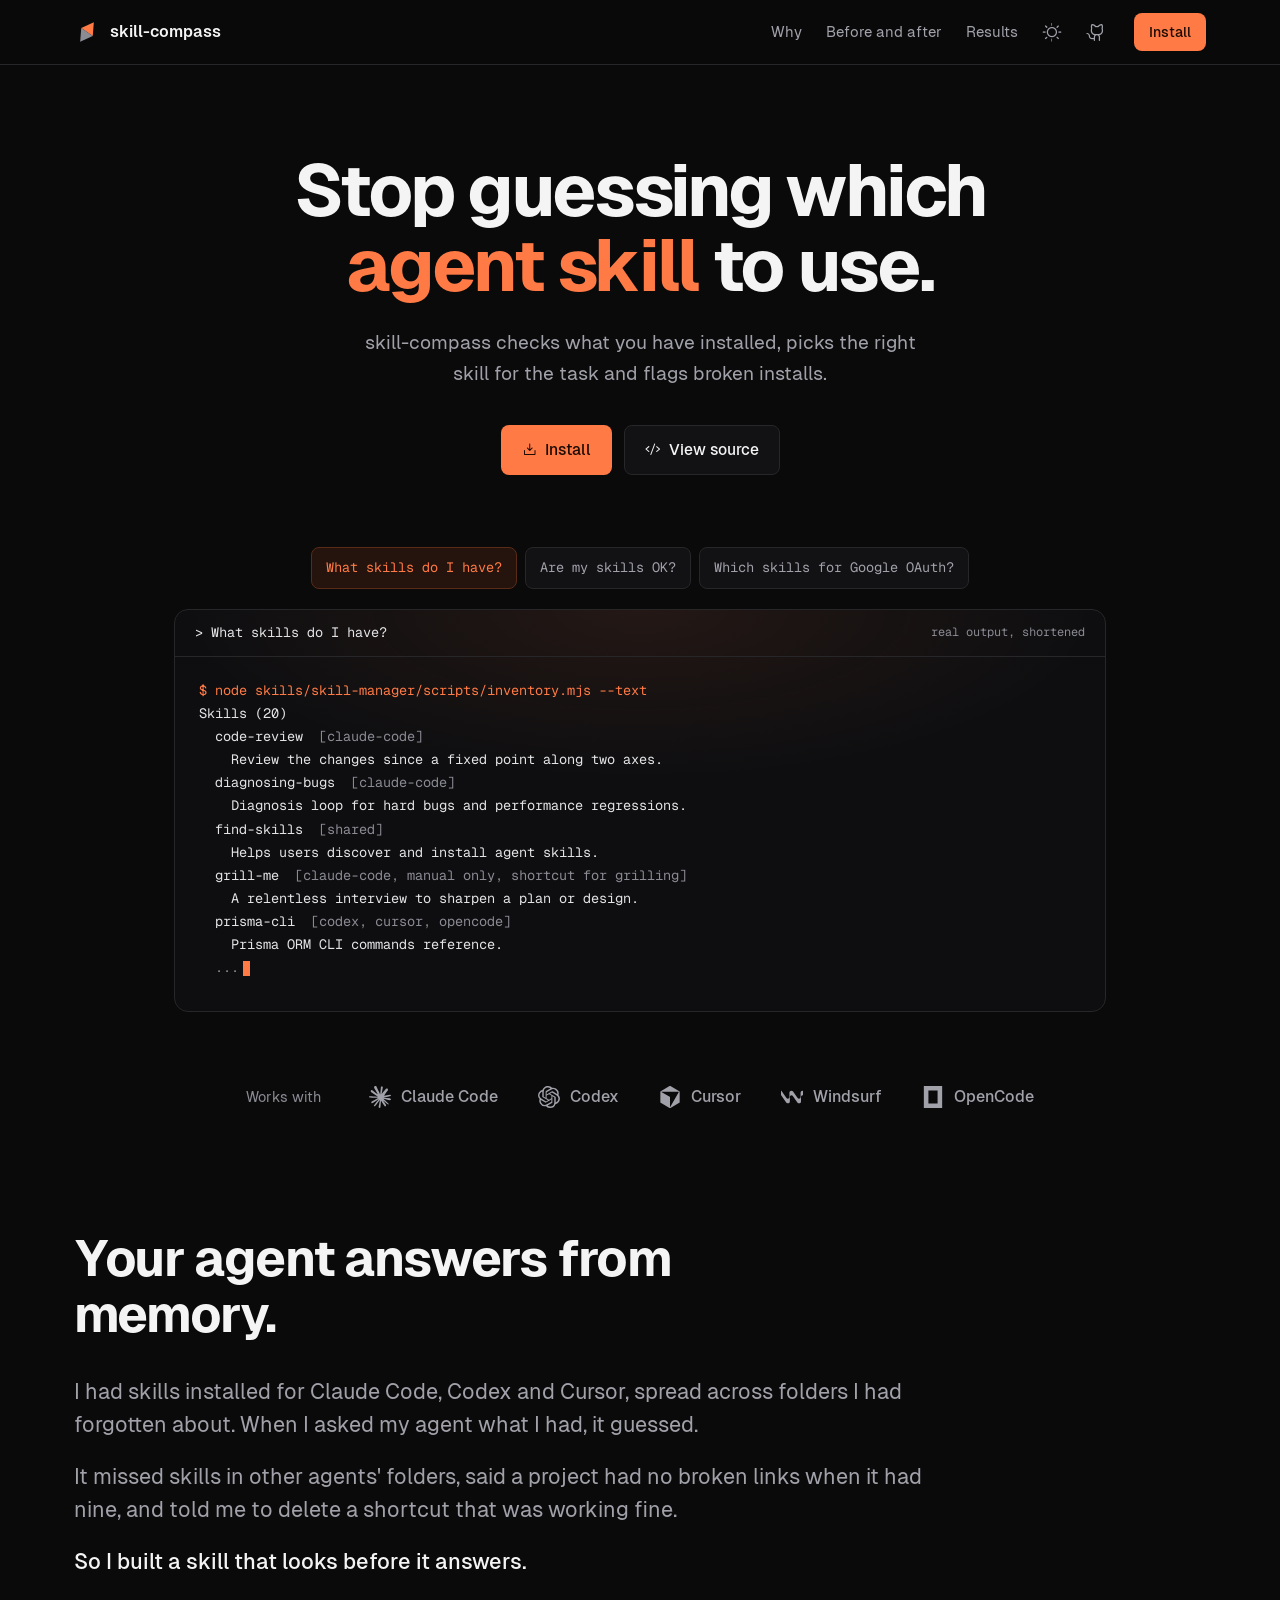
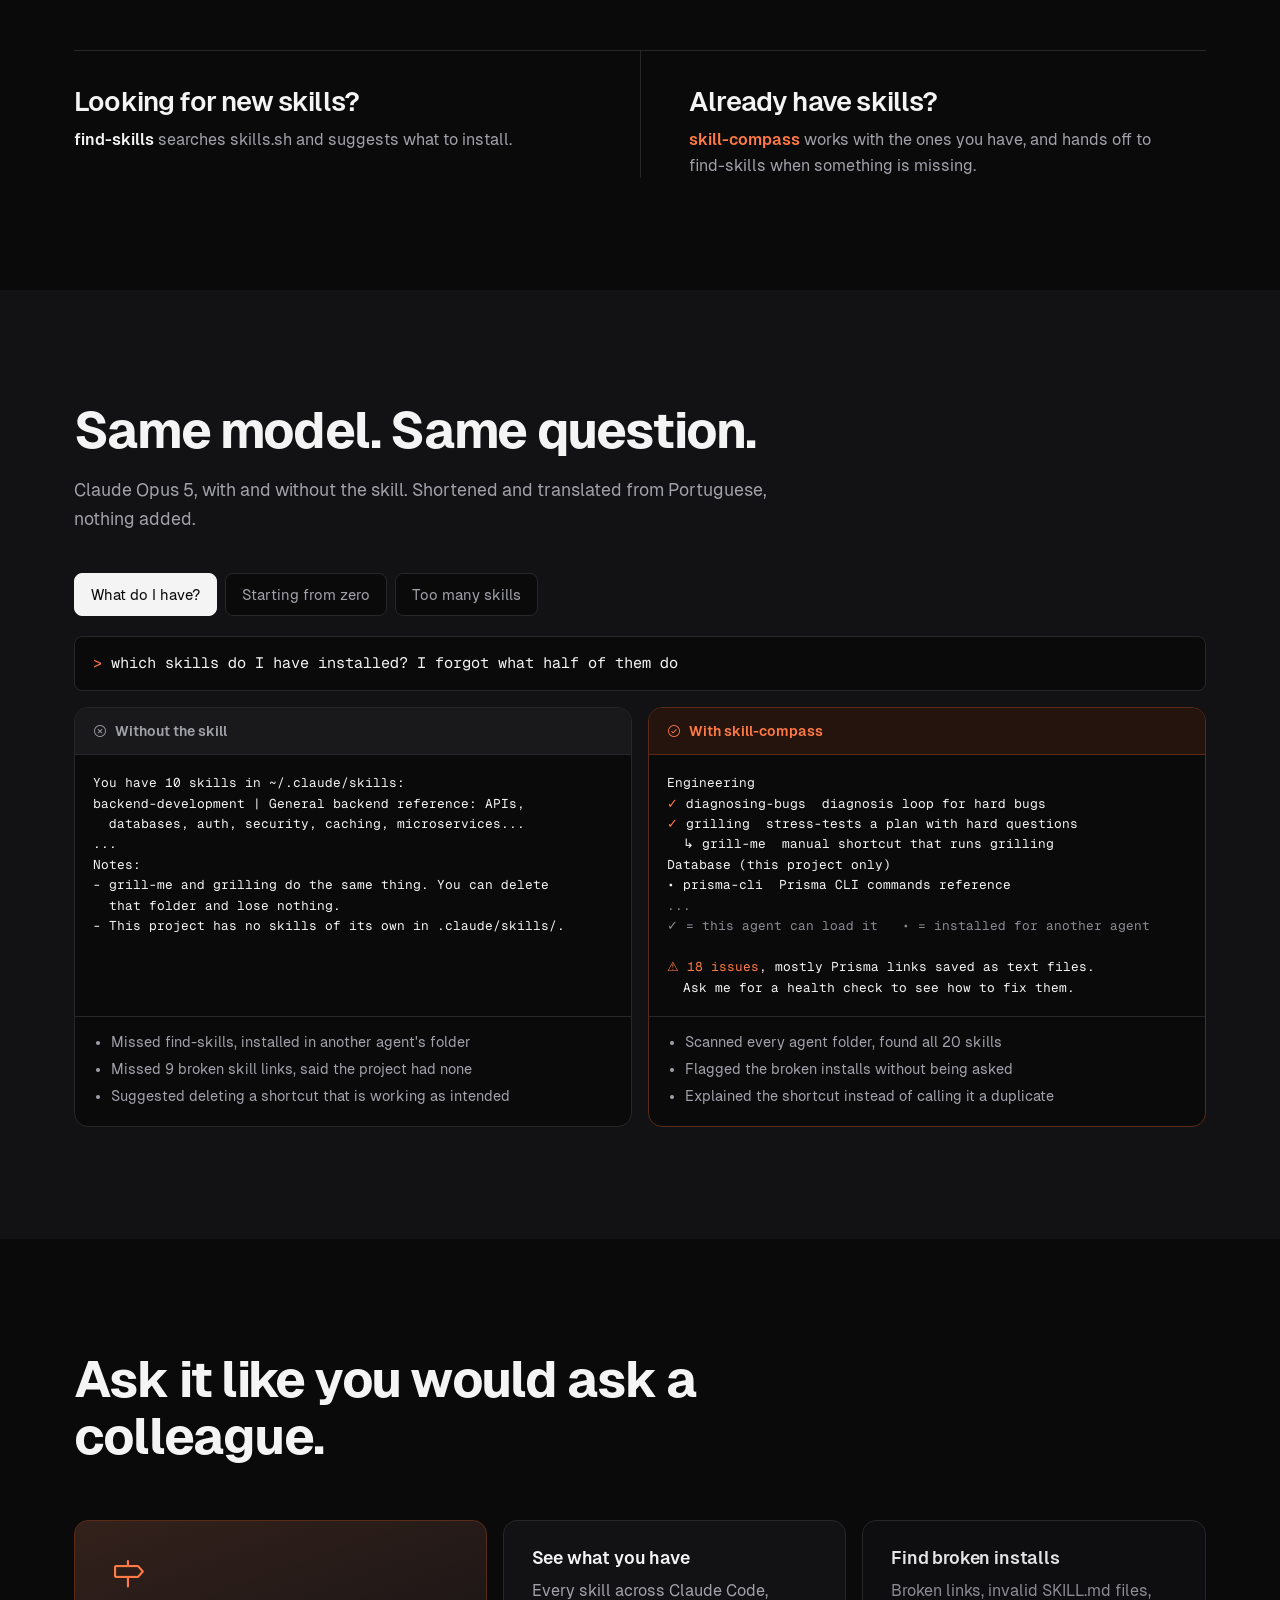
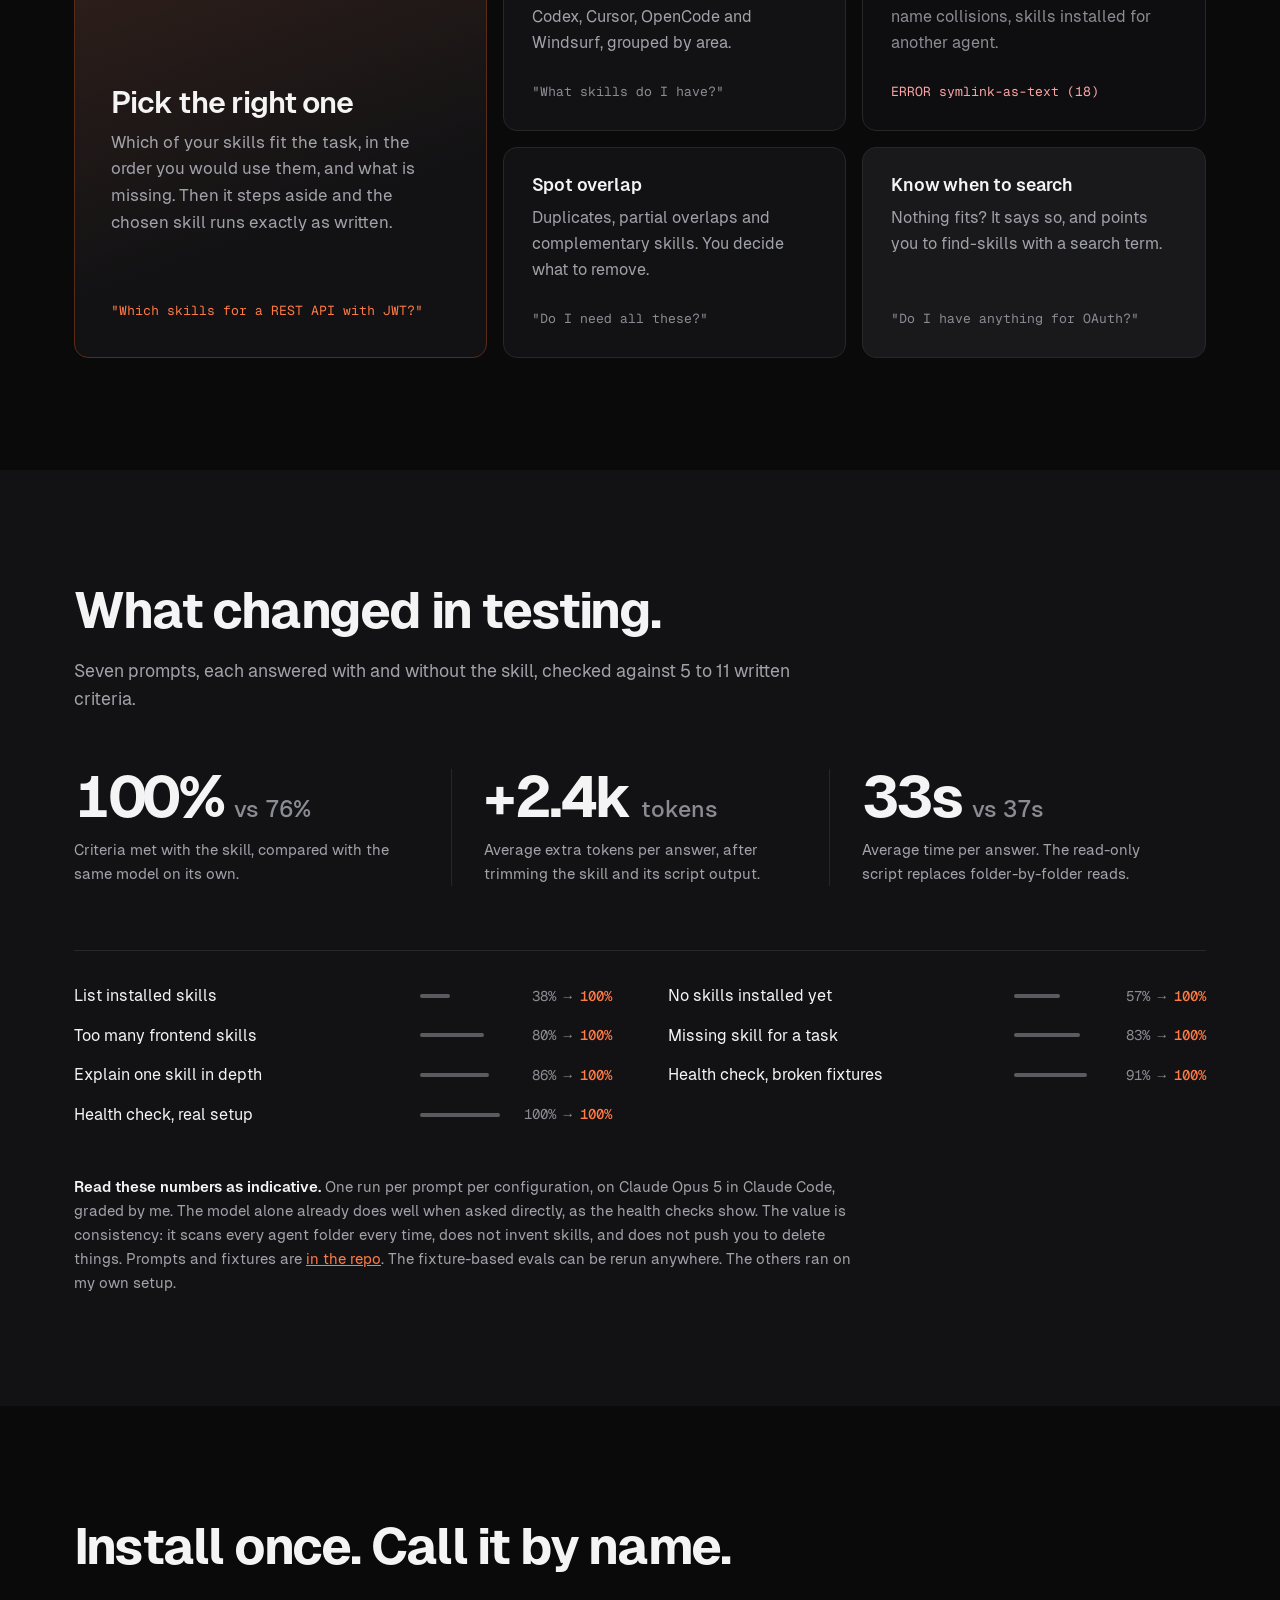
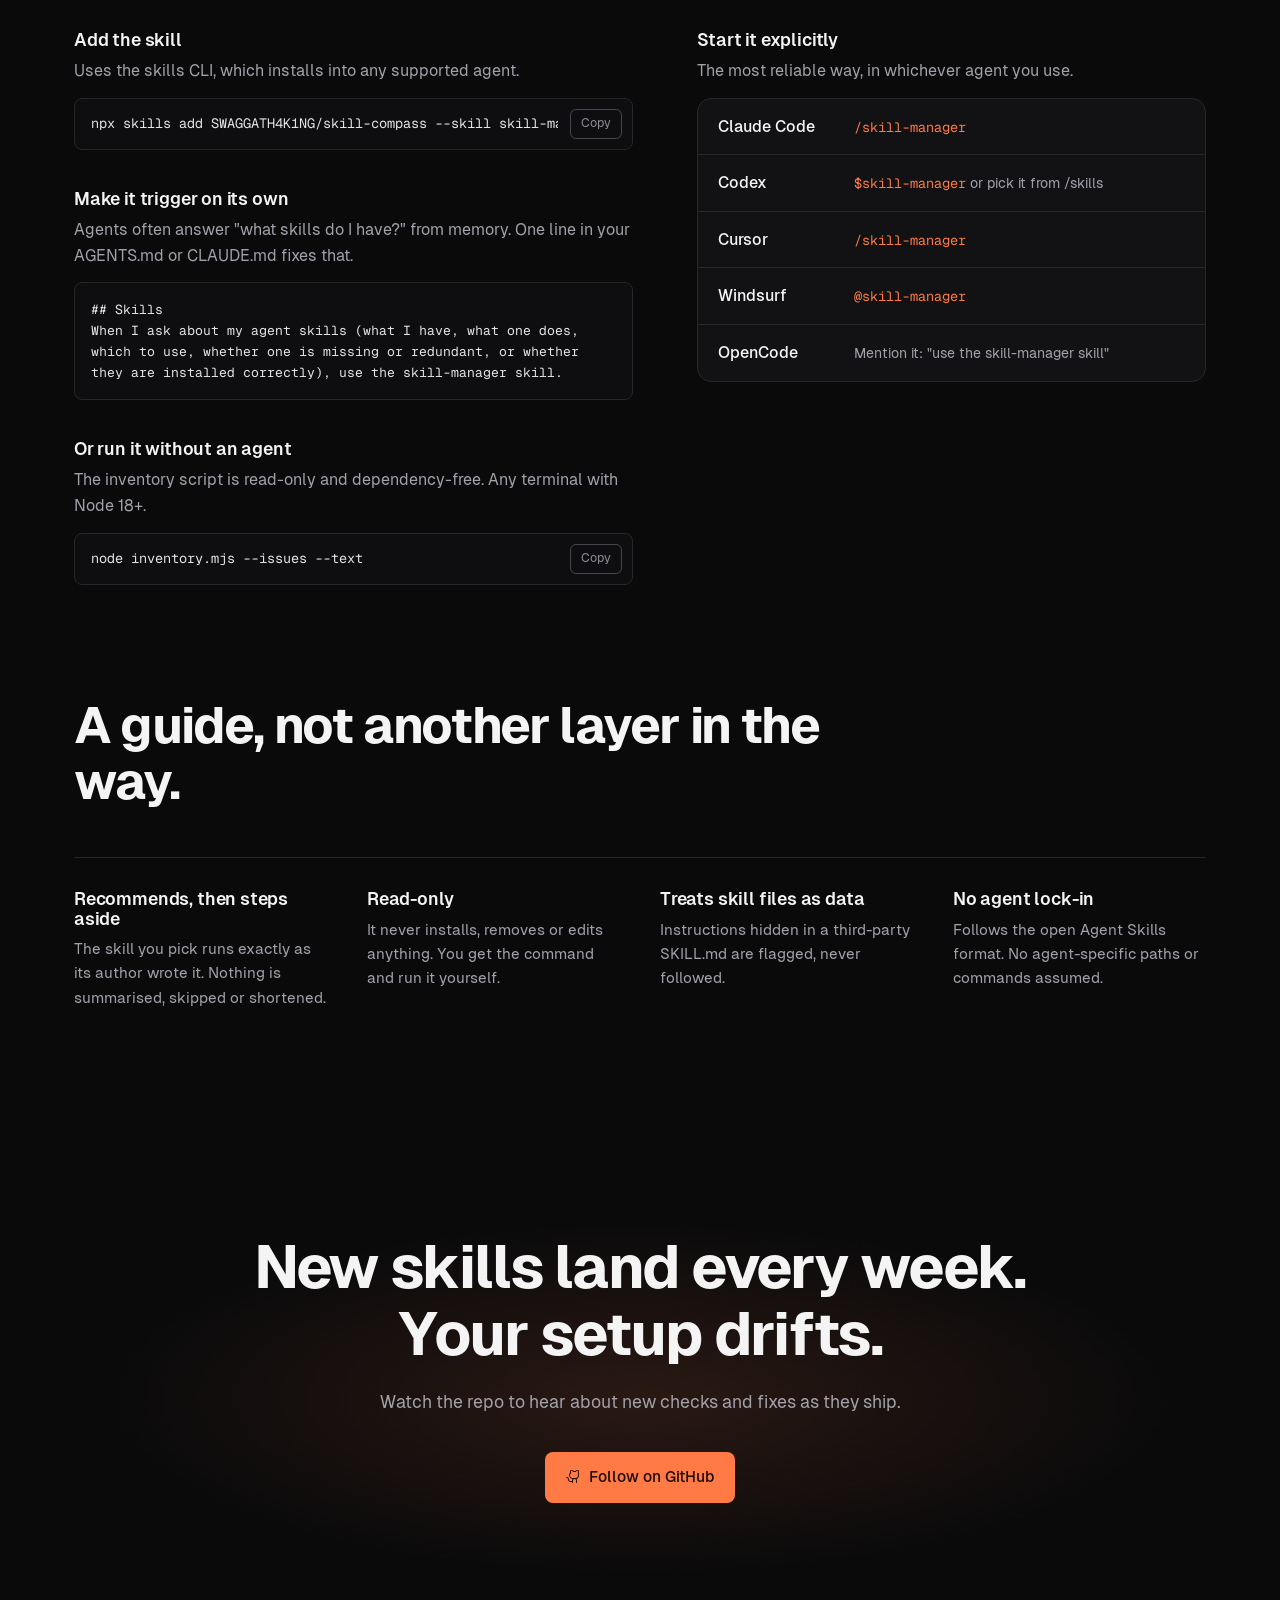
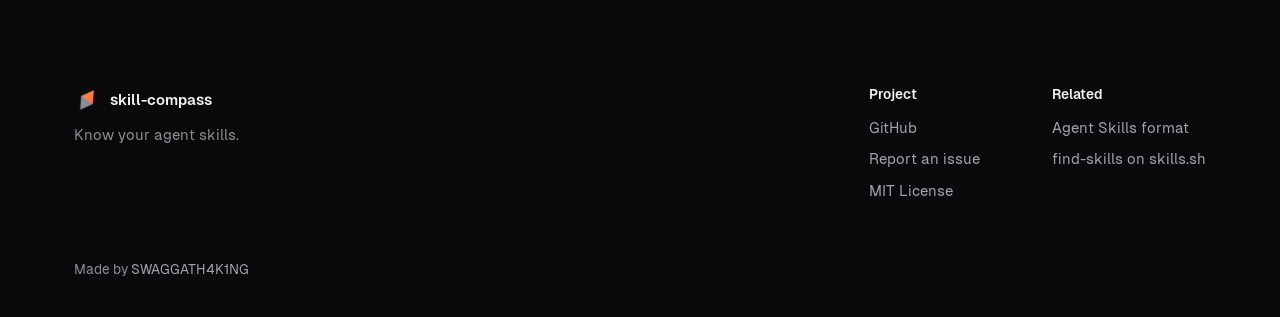
==== public/index.html @ e28599c6 "copy: frame find-skills as a companion, not a competitor Replace "The shop / The inventory" and the " ====
<!doctype html>
<html lang="en" data-theme="dark">
<head>
<meta charset="utf-8">
<meta name="viewport" content="width=device-width, initial-scale=1">
<title>skill-compass · know your agent skills</title>
<meta name="description" content="An open Agent Skill that lists what you have installed, tells you which skill to use, spots duplicates and broken installs. Works across Claude Code, Codex, Cursor, OpenCode and Windsurf.">
<meta property="og:title" content="skill-compass: know your agent skills">
<meta property="og:description" content="Lists your installed agent skills, recommends which one to use, spots duplicates and broken installs.">
<meta property="og:type" content="website">
<meta property="og:url" content="https://skill-compass.pages.dev/">
<meta property="og:image" content="https://skill-compass.pages.dev/assets/og.png">
<meta property="og:image:width" content="1200">
<meta property="og:image:height" content="630">
<meta property="og:image:alt" content="skill-compass: Stop guessing which agent skill to use.">
<meta name="twitter:card" content="summary_large_image">
<link rel="canonical" href="https://skill-compass.pages.dev/">
<meta name="color-scheme" content="dark light">
<script>
  (function () {
    var root = document.documentElement;
    root.classList.add('js');
    try { root.dataset.theme = localStorage.getItem('theme') || 'dark'; } catch (e) {}
  })();
</script>
<link rel="icon" href="data:image/svg+xml,%3Csvg xmlns='http://www.w3.org/2000/svg' viewBox='0 0 32 32'%3E%3Crect width='32' height='32' rx='8' fill='%23121214'/%3E%3Cg transform='rotate(35 16 16)'%3E%3Cpath d='M16 3l6 13H10z' fill='%23ff7a45'/%3E%3Cpath d='M10 16h12l-6 13z' fill='%238b8b94'/%3E%3C/g%3E%3C/svg%3E">
<link rel="preload" href="assets/fonts/geist-sans-700.woff2" as="font" type="font/woff2" crossorigin>
<link rel="preload" href="assets/fonts/geist-sans-400.woff2" as="font" type="font/woff2" crossorigin>
<link rel="stylesheet" href="assets/icons/phosphor.css">

<!-- Visitor analytics: Cloudflare Web Analytics, enabled in the Cloudflare Pages dashboard (injected automatically, no script needed here). -->

<link rel="stylesheet" href="assets/css/styles.css">
</head>
<body>

<nav class="top">
  <div class="wrap">
    <a class="brand" href="#"><svg class="mark" viewBox="0 0 24 24" aria-hidden="true"><path d="M12 1l6.5 11h-13z" fill="currentColor"/><path d="M5.5 12h13L12 23z" style="fill: var(--faint)"/></svg>skill-compass</a>
    <div class="nav-links">
      <a class="hide-sm" href="#why">Why</a>
      <a class="hide-sm" href="#compare">Before and after</a>
      <a class="hide-sm" href="#results">Results</a>
      <button class="icon-btn" id="theme-toggle" type="button" aria-label="Switch to light theme"><i class="ph ph-sun"></i></button>
      <a class="icon-btn" href="https://github.com/SWAGGATH4K1NG/skill-compass" aria-label="GitHub repository"><i class="ph ph-github-logo"></i></a>
      <a class="btn btn-primary btn-sm nav-install" href="#install">Install</a>
    </div>
  </div>
</nav>

<header class="hero">
  <div class="wrap hero-head">
    <h1>Stop guessing which <em>agent skill</em> to use.</h1>
    <p class="hero-lede">skill-compass checks what you have installed, picks the right skill for the task and flags broken installs.</p>
    <div class="hero-cta">
      <a class="btn btn-primary" href="#install"><i class="ph ph-download-simple"></i>Install</a>
      <a class="btn btn-ghost" href="https://github.com/SWAGGATH4K1NG/skill-compass"><i class="ph ph-code"></i>View source</a>
    </div>
  </div>

  <div class="wrap demo">
    <div class="asks" role="group" aria-label="Try a question">
      <button class="ask-btn" type="button" aria-pressed="true" data-demo="d-list" data-note="real output, shortened">What skills do I have?</button>
      <button class="ask-btn" type="button" aria-pressed="false" data-demo="d-issues" data-note="real answer, shortened and translated">Are my skills OK?</button>
      <button class="ask-btn" type="button" aria-pressed="false" data-demo="d-oauth" data-note="real answer, shortened and translated">Which skills for Google OAuth?</button>
    </div>
    <div class="console">
      <div class="console-bar"><span class="console-q">&gt; <span id="demo-q">What skills do I have?</span></span><span class="console-note" id="demo-note">real output, shortened</span></div>
<p id="demo-status" class="sr-only" aria-live="polite"></p>
<pre id="demo-out"><span class="c-cmd">$ node skills/skill-manager/scripts/inventory.mjs --text</span>
Skills (20)
  code-review  <span class="c-dim">[claude-code]</span>
    Review the changes since a fixed point along two axes.
  diagnosing-bugs  <span class="c-dim">[claude-code]</span>
    Diagnosis loop for hard bugs and performance regressions.
  find-skills  <span class="c-dim">[shared]</span>
    Helps users discover and install agent skills.
  grill-me  <span class="c-dim">[claude-code, manual only, shortcut for grilling]</span>
    A relentless interview to sharpen a plan or design.
  prisma-cli  <span class="c-dim">[codex, cursor, opencode]</span>
    Prisma ORM CLI commands reference.
  <span class="c-dim">...</span></pre>
    </div>
  </div>

<template id="d-list"><span class="c-cmd">$ node skills/skill-manager/scripts/inventory.mjs --text</span>
Skills (20)
  code-review  <span class="c-dim">[claude-code]</span>
    Review the changes since a fixed point along two axes.
  diagnosing-bugs  <span class="c-dim">[claude-code]</span>
    Diagnosis loop for hard bugs and performance regressions.
  find-skills  <span class="c-dim">[shared]</span>
    Helps users discover and install agent skills.
  grill-me  <span class="c-dim">[claude-code, manual only, shortcut for grilling]</span>
    A relentless interview to sharpen a plan or design.
  prisma-cli  <span class="c-dim">[codex, cursor, opencode]</span>
    Prisma ORM CLI commands reference.
  <span class="c-dim">...</span></template>
<template id="d-issues">Skills check: 2 problems

<span class="c-err">✗ The 9 Prisma skills are text files, not folders</span>
  prisma-cli, prisma-client-api, prisma-postgres, ...
  Each file only holds a path like ../../.agents/skills/prisma-cli.
  Git saved the symlink as text, which is common on Windows.
  Claude Code never loads them, and this project uses Prisma.

  Fix (pick one):
  - Turn on Windows Developer Mode, run
    <span class="c-cmd">git config core.symlinks true</span> and check the files out again
  - Reinstall them as copies:
    <span class="c-cmd">npx skills add &lt;prisma-skills-source&gt; --copy -a claude-code</span>

<span class="c-ok">i</span> find-skills is only in ~/.agents/skills
  Claude Code does not load it from there.
  <span class="c-cmd">npx skills add vercel-labs/skills --skill find-skills -a claude-code</span>

<span class="c-ok">✓</span> Everything else loads. grill-me is manual only, which is normal.

<span class="c-dim">Nothing was changed.</span></template>
<template id="d-oauth">Installed skills that help, in the order you would use them:

Recommended
  1. <span class="c-ok">grilling</span>             stress-test the plan first: tokens,
                          session or JWT, linking Google accounts
  2. <span class="c-ok">backend-development</span>  the main part: OAuth 2.1 code flow
                          with PKCE, JWT, OWASP practices in Node
  3. <span class="c-ok">security-review</span>      check the branch for state validation,
                          redirect URIs and secrets
  4. <span class="c-ok">code-review</span>          final review before the merge

⚠ Missing: none of your skills specialise in OAuth or
  Google Sign-In. backend-development only covers auth in general.

  <span class="c-cmd">npx skills find oauth google</span>

Want me to search for a Google OAuth skill?</template>
</header>

<section class="works" aria-label="Supported agents">
  <div class="wrap works-row">
    <span class="works-label reveal">Works with</span>
    <ul class="logos stagger">
      <li><span class="logo logo-claude" aria-hidden="true"></span>Claude Code</li>
      <li><span class="logo logo-openai" aria-hidden="true"></span>Codex</li>
      <li><span class="logo logo-cursor" aria-hidden="true"></span>Cursor</li>
      <li><span class="logo logo-windsurf" aria-hidden="true"></span>Windsurf</li>
      <li><span class="logo logo-opencode" aria-hidden="true"></span>OpenCode</li>
    </ul>
  </div>
</section>

<section id="why" class="why">
  <div class="wrap">
    <h2 class="reveal">Your agent answers from memory.</h2>
    <div class="why-body reveal">
      <p>I had skills installed for Claude Code, Codex and Cursor, spread across folders I had forgotten about. When I asked my agent what I had, it guessed.</p>
      <p>It missed skills in other agents' folders, said a project had no broken links when it had nine, and told me to delete a shortcut that was working fine.</p>
      <p>So I built a skill that looks before it answers.</p>
    </div>

    <div class="pos stagger" aria-label="How skill-compass relates to find-skills">
      <div class="pos-col">
        <h3>Looking for new skills?</h3>
        <p><strong>find-skills</strong> searches skills.sh and suggests what to install.</p>
      </div>
      <div class="pos-col">
        <h3>Already have skills?</h3>
        <p><strong class="name-accent">skill-compass</strong> works with the ones you have, and hands off to find-skills when something is missing.</p>
      </div>
    </div>
  </div>
</section>

<section id="compare">
  <div class="wrap">
    <h2 class="reveal">Same model. Same question.</h2>
    <p class="lede reveal">Claude Opus 5, with and without the skill. Shortened and translated from Portuguese, nothing added.</p>

    <div class="tabs" role="tablist" aria-label="Comparisons">
      <button class="tab" role="tab" aria-selected="true" aria-controls="p-list" id="t-list">What do I have?</button>
      <button class="tab" role="tab" aria-selected="false" aria-controls="p-new" id="t-new" tabindex="-1">Starting from zero</button>
      <button class="tab" role="tab" aria-selected="false" aria-controls="p-dup" id="t-dup" tabindex="-1">Too many skills</button>
    </div>

    <div class="panel" role="tabpanel" id="p-list" aria-labelledby="t-list">
      <div class="prompt"><span>&gt; </span>which skills do I have installed? I forgot what half of them do</div>
      <div class="vs">
        <div class="side without">
          <div class="side-head"><i class="ph ph-x-circle"></i>Without the skill</div>
<pre>You have 10 skills in ~/.claude/skills:
backend-development | General backend reference: APIs,
  databases, auth, security, caching, microservices...
...
Notes:
- grill-me and grilling do the same thing. You can delete
  that folder and lose nothing.
- This project has no skills of its own in .claude/skills/.</pre>
          <ul>
            <li>Missed find-skills, installed in another agent's folder</li>
            <li>Missed 9 broken skill links, said the project had none</li>
            <li>Suggested deleting a shortcut that is working as intended</li>
          </ul>
        </div>
        <div class="side with">
          <div class="side-head"><i class="ph ph-check-circle"></i>With skill-compass</div>
<pre>Engineering
<span class="c-ok">✓</span> diagnosing-bugs  diagnosis loop for hard bugs
<span class="c-ok">✓</span> grilling  stress-tests a plan with hard questions
  ↳ grill-me  manual shortcut that runs grilling
Database (this project only)
• prisma-cli  Prisma CLI commands reference
<span class="c-dim">...</span>
<span class="c-dim">✓ = this agent can load it   • = installed for another agent</span>

<span class="c-ok">⚠ 18 issues</span>, mostly Prisma links saved as text files.
  Ask me for a health check to see how to fix them.</pre>
          <ul>
            <li>Scanned every agent folder, found all 20 skills</li>
            <li>Flagged the broken installs without being asked</li>
            <li>Explained the shortcut instead of calling it a duplicate</li>
          </ul>
        </div>
      </div>
    </div>

    <div class="panel" role="tabpanel" id="p-new" aria-labelledby="t-new" hidden>
      <div class="prompt"><span>&gt; </span>I just installed skill-manager and have no other skills. I mostly do Node and TypeScript backend. What should I install?</div>
      <div class="vs">
        <div class="side without">
          <div class="side-head"><i class="ph ph-x-circle"></i>Without the skill</div>
<pre>Essentials (install now)
backend-development, diagnosing-bugs, code-review

Very useful (second wave)
security-review, simplify, domain-modeling

Optional
claude-api, grilling, skill-creator

Want the install commands for the first three?</pre>
          <ul>
            <li>Nine recommendations for someone starting out</li>
            <li>Listed agent built-ins as if they were installable skills</li>
            <li>No install commands and no word on checking third-party skills</li>
          </ul>
        </div>
        <div class="side with">
          <div class="side-head"><i class="ph ph-check-circle"></i>With skill-compass</div>
<pre>No skills found besides skill-manager.

I won't give you a list from memory. Popularity and
quality change fast, and find-skills tracks that.

1. Install find-skills
   <span class="c-cmd">npx skills add vercel-labs/skills --skill find-skills</span>
2. Search for your stack
   <span class="c-cmd">npx skills find typescript</span>
   <span class="c-cmd">npx skills find nodejs backend</span>
3. Start with <span class="c-ok">3 to 5 skills</span> you will actually use.

Before installing, check the source, the skills.sh
audits and any scripts the skill ships.</pre>
          <ul>
            <li>No invented or outdated recommendations</li>
            <li>Commands you can run, a small starting set</li>
            <li>A security reminder for third-party skills</li>
          </ul>
        </div>
      </div>
    </div>

    <div class="panel" role="tabpanel" id="p-dup" aria-labelledby="t-dup" hidden>
      <div class="prompt"><span>&gt; </span>I have loads of frontend skills. Do I really need all of them?</div>
      <div class="vs">
        <div class="side without">
          <div class="side-head"><i class="ph ph-x-circle"></i>Without the skill</div>
<pre>frontend-design        Keep
design-taste-frontend  Keep if you do redesigns
frontend-ui            Remove
ui-design              Remove
frontend-master        Remove

Suggestion: keep 2 and delete the other 3.
Want me to remove the three redundant ones?</pre>
          <ul>
            <li>Right overlaps, but pushes deletion</li>
            <li>Offers to delete files on your behalf</li>
          </ul>
        </div>
        <div class="side with">
          <div class="side-head"><i class="ph ph-check-circle"></i>With skill-compass</div>
<pre>Duplicates: "build a nice UI"
  frontend-design  <span class="c-ok">keep</span>, the most complete of the three
  frontend-ui      worth reviewing, adds nothing new
  ui-design        worth reviewing, same job

Partial overlap
  design-taste-frontend  <span class="c-ok">keep</span> if you do redesigns
  frontend-master        <span class="c-ok">keep</span>, the only one covering state,
                         routing and performance

Near-duplicates use context and make the agent pick
unpredictably. <span class="c-ok">The decision to remove is yours.</span></pre>
          <ul>
            <li>Separates real duplicates from skills with a distinct job</li>
            <li>Explains the cost, leaves the decision to you</li>
          </ul>
        </div>
      </div>
    </div>
  </div>
</section>

<section id="features">
  <div class="wrap">
    <h2 class="reveal">Ask it like you would ask a colleague.</h2>
    <div class="bento stagger">
      <div class="cell c-main">
        <i class="ph ph-signpost"></i>
        <h3>Pick the right one</h3>
        <p>Which of your skills fit the task, in the order you would use them, and what is missing. Then it steps aside and the chosen skill runs exactly as written.</p>
        <div class="ask">"Which skills for a REST API with JWT?"</div>
      </div>
      <div class="cell">
        <h3>See what you have</h3>
        <p>Every skill across Claude Code, Codex, Cursor, OpenCode and Windsurf, grouped by area.</p>
        <div class="ask">"What skills do I have?"</div>
      </div>
      <div class="cell c-code">
        <h3>Find broken installs</h3>
        <p>Broken links, invalid SKILL.md files, name collisions, skills installed for another agent.</p>
        <code>ERROR symlink-as-text (18)</code>
      </div>
      <div class="cell">
        <h3>Spot overlap</h3>
        <p>Duplicates, partial overlaps and complementary skills. You decide what to remove.</p>
        <div class="ask">"Do I need all these?"</div>
      </div>
      <div class="cell c-soft">
        <h3>Know when to search</h3>
        <p>Nothing fits? It says so, and points you to find-skills with a search term.</p>
        <div class="ask">"Do I have anything for OAuth?"</div>
      </div>
    </div>
  </div>
</section>

<section id="results" class="results">
  <div class="wrap">
    <h2 class="reveal">What changed in testing.</h2>
    <p class="lede reveal">Seven prompts, each answered with and without the skill, checked against 5 to 11 written criteria.</p>

    <div class="stats stagger">
      <div class="stat">
        <div class="num">100% <small>vs 76%</small></div>
        <p>Criteria met with the skill, compared with the same model on its own.</p>
      </div>
      <div class="stat">
        <div class="num">+2.4k <small>tokens</small></div>
        <p>Average extra tokens per answer, after trimming the skill and its script output.</p>
      </div>
      <div class="stat">
        <div class="num">33s <small>vs 37s</small></div>
        <p>Average time per answer. The read-only script replaces folder-by-folder reads.</p>
      </div>
    </div>

    <div class="evals stagger">
      <div class="eval"><span class="name">List installed skills</span><span class="bar" style="--v:38%"></span><span class="score">38% → <b>100%</b></span></div>
      <div class="eval"><span class="name">No skills installed yet</span><span class="bar" style="--v:57%"></span><span class="score">57% → <b>100%</b></span></div>
      <div class="eval"><span class="name">Too many frontend skills</span><span class="bar" style="--v:80%"></span><span class="score">80% → <b>100%</b></span></div>
      <div class="eval"><span class="name">Missing skill for a task</span><span class="bar" style="--v:83%"></span><span class="score">83% → <b>100%</b></span></div>
      <div class="eval"><span class="name">Explain one skill in depth</span><span class="bar" style="--v:86%"></span><span class="score">86% → <b>100%</b></span></div>
      <div class="eval"><span class="name">Health check, broken fixtures</span><span class="bar" style="--v:91%"></span><span class="score">91% → <b>100%</b></span></div>
      <div class="eval"><span class="name">Health check, real setup</span><span class="bar" style="--v:100%"></span><span class="score">100% → <b>100%</b></span></div>
    </div>

    <p class="method reveal"><strong>Read these numbers as indicative.</strong> One run per prompt per configuration, on Claude Opus 5 in Claude Code, graded by me. The model alone already does well when asked directly, as the health checks show. The value is consistency: it scans every agent folder every time, does not invent skills, and does not push you to delete things. Prompts and fixtures are <a href="https://github.com/SWAGGATH4K1NG/skill-compass/tree/main/skills/skill-manager/evals">in the repo</a>. The fixture-based evals can be rerun anywhere. The others ran on my own setup.</p>
  </div>
</section>

<section id="install">
  <div class="wrap">
    <h2 class="reveal">Install once. Call it by name.</h2>
    <div class="install-grid">
      <div class="steps stagger">
        <div class="step">
          <h3>Add the skill</h3>
          <p>Uses the skills CLI, which installs into any supported agent.</p>
          <div class="codeline"><code>npx skills add SWAGGATH4K1NG/skill-compass --skill skill-manager</code><button class="copy" type="button" data-copy="npx skills add SWAGGATH4K1NG/skill-compass --skill skill-manager">Copy</button></div>
        </div>
        <div class="step">
          <h3>Make it trigger on its own</h3>
          <p>Agents often answer "what skills do I have?" from memory. One line in your AGENTS.md or CLAUDE.md fixes that.</p>
<pre class="snippet">## Skills
When I ask about my agent skills (what I have, what one does,
which to use, whether one is missing or redundant, or whether
they are installed correctly), use the skill-manager skill.</pre>
        </div>
        <div class="step">
          <h3>Or run it without an agent</h3>
          <p>The inventory script is read-only and dependency-free. Any terminal with Node 18+.</p>
          <div class="codeline"><code>node inventory.mjs --issues --text</code><button class="copy" type="button" data-copy="node inventory.mjs --issues --text">Copy</button></div>
        </div>
      </div>
      <div class="step reveal">
        <h3>Start it explicitly</h3>
        <p>The most reliable way, in whichever agent you use.</p>
        <div class="agents">
          <div class="agent"><span class="who">Claude Code</span><code>/skill-manager</code></div>
          <div class="agent"><span class="who">Codex</span><span><code>$skill-manager</code> <span class="note">or pick it from /skills</span></span></div>
          <div class="agent"><span class="who">Cursor</span><code>/skill-manager</code></div>
          <div class="agent"><span class="who">Windsurf</span><code>@skill-manager</code></div>
          <div class="agent"><span class="who">OpenCode</span><span class="note">Mention it: "use the skill-manager skill"</span></div>
        </div>
      </div>
    </div>
  </div>
</section>

<section class="principles">
  <div class="wrap">
    <h2 class="reveal">A guide, not another layer in the way.</h2>
    <div class="rules stagger">
      <div class="rule"><h3>Recommends, then steps aside</h3><p>The skill you pick runs exactly as its author wrote it. Nothing is summarised, skipped or shortened.</p></div>
      <div class="rule"><h3>Read-only</h3><p>It never installs, removes or edits anything. You get the command and run it yourself.</p></div>
      <div class="rule"><h3>Treats skill files as data</h3><p>Instructions hidden in a third-party SKILL.md are flagged, never followed.</p></div>
      <div class="rule"><h3>No agent lock-in</h3><p>Follows the open Agent Skills format. No agent-specific paths or commands assumed.</p></div>
    </div>
  </div>
</section>

<section class="updates">
  <div class="wrap reveal">
    <h2>New skills land every week.<br>Your setup drifts.</h2>
    <p class="lede">Watch the repo to hear about new checks and fixes as they ship.</p>
    <a class="btn btn-primary" href="https://github.com/SWAGGATH4K1NG/skill-compass"><i class="ph ph-github-logo"></i>Follow on GitHub</a>
  </div>
</section>

<footer>
  <div class="wrap footer-grid">
    <div class="footer-brand">
      <a class="brand" href="#"><svg class="mark" viewBox="0 0 24 24" aria-hidden="true"><path d="M12 1l6.5 11h-13z" fill="currentColor"/><path d="M5.5 12h13L12 23z" style="fill: var(--faint)"/></svg>skill-compass</a>
      <p>Know your agent skills.</p>
    </div>
    <nav class="footer-links" aria-label="Footer">
      <div>
        <h3>Project</h3>
        <ul>
          <li><a href="https://github.com/SWAGGATH4K1NG/skill-compass">GitHub</a></li>
          <li><a href="https://github.com/SWAGGATH4K1NG/skill-compass/issues">Report an issue</a></li>
          <li><a href="https://github.com/SWAGGATH4K1NG/skill-compass/blob/main/LICENSE">MIT License</a></li>
        </ul>
      </div>
      <div>
        <h3>Related</h3>
        <ul>
          <li><a href="https://agentskills.io">Agent Skills format</a></li>
          <li><a href="https://skills.sh">find-skills on skills.sh</a></li>
        </ul>
      </div>
    </nav>
  </div>
  <div class="wrap footer-bottom">Made by <a href="https://github.com/SWAGGATH4K1NG">SWAGGATH4K1NG</a></div>
</footer>

<script src="assets/js/script.js"></script>
</body>
</html>
---- public/assets/icons/phosphor.css ----
/* Phosphor Icons (regular) 2.1.1, MIT. Trimmed to the icons this site uses. */
@font-face {
  font-family: "Phosphor";
  src: url("./Phosphor.woff2") format("woff2");
  font-weight: normal;
  font-style: normal;
  font-display: block;
}

.ph {
  /* use !important to prevent issues with browser extensions that change fonts */
  font-family: "Phosphor" !important;
  speak: never;
  font-style: normal;
  font-weight: normal;
  font-variant: normal;
  text-transform: none;
  line-height: 1;

  /* Enable Ligatures ================ */
  letter-spacing: 0;
  -webkit-font-feature-settings: "liga";
  -moz-font-feature-settings: "liga=1";
  -moz-font-feature-settings: "liga";
  -ms-font-feature-settings: "liga" 1;
  font-feature-settings: "liga";
  -webkit-font-variant-ligatures: discretionary-ligatures;
  font-variant-ligatures: discretionary-ligatures;

  /* Better Font Rendering =========== */
  -webkit-font-smoothing: antialiased;
  -moz-osx-font-smoothing: grayscale;
}

.ph.ph-sun:before {
  content: "\e472";
}
.ph.ph-moon:before {
  content: "\e330";
}
.ph.ph-github-logo:before {
  content: "\e576";
}
.ph.ph-download-simple:before {
  content: "\e20c";
}
.ph.ph-code:before {
  content: "\e1bc";
}
.ph.ph-x-circle:before {
  content: "\e4f8";
}
.ph.ph-check-circle:before {
  content: "\e184";
}
.ph.ph-signpost:before {
  content: "\e89c";
}
---- public/assets/css/styles.css ----
/* Self-hosted Geist (latin subset, from @fontsource/geist-sans and @fontsource/geist-mono). */
@font-face { font-family: "Geist"; font-style: normal; font-weight: 400; font-display: swap; src: url(../fonts/geist-sans-400.woff2) format("woff2"); }
@font-face { font-family: "Geist"; font-style: normal; font-weight: 500; font-display: swap; src: url(../fonts/geist-sans-500.woff2) format("woff2"); }
@font-face { font-family: "Geist"; font-style: normal; font-weight: 600; font-display: swap; src: url(../fonts/geist-sans-600.woff2) format("woff2"); }
@font-face { font-family: "Geist"; font-style: normal; font-weight: 700; font-display: swap; src: url(../fonts/geist-sans-700.woff2) format("woff2"); }
@font-face { font-family: "Geist Mono"; font-style: normal; font-weight: 400; font-display: swap; src: url(../fonts/geist-mono-400.woff2) format("woff2"); }
@font-face { font-family: "Geist Mono"; font-style: normal; font-weight: 500; font-display: swap; src: url(../fonts/geist-mono-500.woff2) format("woff2"); }

/* Dark is the default theme; light is opt-in via the nav toggle. */
:root {
  --bg: #0a0a0b;
  --surface: #121214;
  --surface-2: #19191c;
  --line: #27272a;
  --text: #f4f4f5;
  --muted: #a1a1aa;
  --faint: #8b8b94;
  --accent: #ff7a45;
  --accent-soft: #24140d;
  --accent-line: #5a2c17;
  --on-accent: #1c0b03;
  --bad: #a1a1aa;
  --bad-soft: #19191c;
  --code-bg: #0e0e10;
  --code-text: #e4e4e7;
  --code-faint: #8b8b94;
  --code-accent: #ff7a45;
  --code-line: #27272a;
  --code-err: #fca5a5;
  /* Shape rule: controls 8px, containers 14px. */
  --r-control: 8px;
  --r-box: 14px;
  --max: 1180px;
  color-scheme: dark;
}
:root[data-theme="light"] {
  /* Light: one off-white family (slightly warm to sit with the orange), no pure white, light code blocks. */
  --bg: #f6f6f4;
  --surface: #fcfcfb;
  --surface-2: #eeeeeb;
  --line: #e2e1dd;
  --text: #1c1c1a;
  --muted: #57534e;
  --faint: #736d68;
  --accent: #c2410c;
  --accent-soft: #fbeee6;
  --accent-line: #f2cdb5;
  --on-accent: #fffaf5;
  --bad: #57534e;
  --bad-soft: #eeeeeb;
  --code-bg: #efeeeb;
  --code-text: #1f1f1d;
  --code-faint: #6b6762;
  --code-accent: #c2410c;
  --code-line: #dedcd7;
  --code-err: #b42318;
  color-scheme: light;
}

* { box-sizing: border-box; }
html { scroll-behavior: smooth; }
body {
  margin: 0;
  background: var(--bg);
  color: var(--text);
  font-family: "Geist", ui-sans-serif, system-ui, -apple-system, "Segoe UI", sans-serif;
  font-size: 16px;
  line-height: 1.6;
  -webkit-font-smoothing: antialiased;
}
a { color: inherit; }
code, pre { font-family: "Geist Mono", ui-monospace, "SFMono-Regular", Consolas, monospace; }
.wrap { max-width: var(--max); margin: 0 auto; padding: 0 24px; }
section { padding: 112px 0; }
@media (max-width: 640px) { section { padding: 72px 0; } }
h1, h2, h3 { margin: 0; line-height: 1.1; }
h2 { font-size: clamp(2rem, 4.2vw, 3.2rem); font-weight: 650; letter-spacing: -0.035em; max-width: 22ch; }
h3 { font-size: 1.1rem; font-weight: 600; letter-spacing: -0.01em; }
p { margin: 0; }
.lede { color: var(--muted); max-width: 60ch; margin-top: 18px; font-size: 1.1rem; }
:focus-visible { outline: 2px solid var(--accent); outline-offset: 2px; }
.sr-only { position: absolute; width: 1px; height: 1px; margin: -1px; padding: 0; overflow: hidden; clip: rect(0 0 0 0); white-space: nowrap; border: 0; }

/* Nav */
nav.top { position: sticky; top: 0; z-index: 10; background: color-mix(in srgb, var(--bg) 85%, transparent); backdrop-filter: blur(10px); -webkit-backdrop-filter: blur(10px); border-bottom: 1px solid var(--line); }
nav.top .wrap { height: 64px; display: flex; align-items: center; justify-content: space-between; gap: 24px; }
.brand { font-weight: 600; text-decoration: none; display: flex; align-items: center; gap: 10px; white-space: nowrap; }
/* Brand mark: a tilted compass needle, accent tip pointing north-east. */
.mark { width: 26px; height: 26px; flex-shrink: 0; color: var(--accent); transform: rotate(35deg); }
/* Active section: accent line under the nav link, sitting on the nav's bottom border. */
.nav-links a[href^="#"]:not(.btn) { position: relative; }
.nav-links a[href^="#"]:not(.btn)::after { content: ""; position: absolute; left: 0; right: 0; bottom: -21px; height: 2px; background: var(--accent); transform: scaleX(0); transition: transform .3s cubic-bezier(.16, 1, .3, 1); }
.nav-links a.is-active:not(.btn) { color: var(--text); }
/* The Install button marks its section with a soft accent glow instead of a line. */
.nav-install.is-active { box-shadow: 0 0 0 1px color-mix(in srgb, var(--accent) 40%, transparent), 0 6px 28px -2px color-mix(in srgb, var(--accent) 55%, transparent); }
.nav-links a.is-active::after { transform: scaleX(1); }
.nav-links { display: flex; gap: 24px; align-items: center; font-size: 0.93rem; color: var(--muted); }
.nav-links a { text-decoration: none; }
.nav-links a:not(.btn):hover { color: var(--text); }
.btn.btn-sm { padding: 7px 14px; font-size: 0.88rem; }
/* Nav Install appears once the hero buttons scroll out of view; always shown on small screens. */
.btn.nav-install { margin-left: 4px; transition: opacity .2s ease, transform .2s ease, visibility .2s, box-shadow .3s ease, background-color .15s ease; }
.js .nav-install:not(.is-shown) { opacity: 0; visibility: hidden; transform: translateY(-4px); }
@media (max-width: 760px) { .js .nav-install:not(.is-shown) { opacity: 1; visibility: visible; transform: none; } }
.icon-btn { display: inline-grid; place-items: center; width: 36px; height: 36px; margin: 0 -8px; border: 0; border-radius: var(--r-control); background: transparent; color: var(--muted); font-size: 20px; cursor: pointer; }
.icon-btn:hover { color: var(--text); background: var(--surface-2); }
@media (max-width: 760px) { .nav-links { gap: 14px; } .nav-links .hide-sm { display: none; } }

/* Buttons */
.btn { display: inline-flex; align-items: center; gap: 8px; padding: 12px 20px; border-radius: var(--r-control); font-weight: 500; font-size: 0.97rem; text-decoration: none; border: 1px solid transparent; cursor: pointer; white-space: nowrap; transition: transform .15s ease, background-color .15s ease, border-color .15s ease; }
.btn:active { transform: translateY(1px); }
.btn-primary { background: var(--accent); color: var(--on-accent); }
.btn-primary:hover { background: color-mix(in srgb, var(--accent) 86%, var(--text)); }
.btn-ghost { border-color: var(--line); background: var(--surface); color: var(--text); }
.btn-ghost:hover { border-color: var(--faint); }

/* Hero: headline, then a live console */
.hero { padding: 88px 0 0; text-align: center; }
.hero h1 { font-size: clamp(2.6rem, 6vw, 4.6rem); font-weight: 700; letter-spacing: -0.045em; line-height: 1.02; max-width: 15ch; margin: 0 auto; }
.hero h1 em { font-style: normal; color: var(--accent); }
.hero-lede { color: var(--muted); font-size: 1.2rem; max-width: 44ch; margin: 24px auto 0; }
.hero-cta { display: flex; gap: 12px; margin-top: 36px; flex-wrap: wrap; justify-content: center; }
@media (max-width: 760px) { .hero { padding-top: 56px; } }

.demo { max-width: 980px; margin-top: 72px; }
.asks { display: flex; gap: 8px; flex-wrap: wrap; justify-content: center; }
.ask-btn { font: inherit; font-family: "Geist Mono", monospace; font-size: 0.85rem; padding: 9px 14px; border-radius: var(--r-control); border: 1px solid var(--line); background: var(--surface); color: var(--muted); cursor: pointer; transition: color .15s ease, border-color .15s ease, background-color .15s ease; }
.ask-btn:hover { color: var(--text); border-color: var(--faint); }
.ask-btn[aria-pressed="true"] { color: var(--accent); border-color: var(--accent-line); background: var(--accent-soft); }
.console { margin-top: 20px; text-align: left; background: var(--code-bg); color: var(--code-text); border: 1px solid var(--code-line); border-radius: var(--r-box); overflow: hidden; background-image: radial-gradient(70% 60% at 50% 0%, color-mix(in srgb, var(--accent) 9%, transparent), transparent 70%); }
.console-bar { display: flex; justify-content: space-between; gap: 16px; padding: 12px 20px; border-bottom: 1px solid var(--code-line); font-family: "Geist Mono", monospace; font-size: 0.85rem; }
.console-q { color: var(--code-text); }
.console-q > span { color: var(--code-text); }
.console-note { color: var(--code-faint); font-size: 0.75rem; align-self: center; }
#demo-out { margin: 0; padding: 22px 24px 32px; font-size: 0.85rem; line-height: 1.7; overflow-x: auto; min-height: calc(13 * 1.7em + 54px); }
/* Terminal lines: one block per line; a wrapped line continues with a hanging indent past its own indentation. */
.ln { display: block; padding-left: calc((var(--in, 0) + 2) * 1ch); text-indent: calc((var(--in, 0) + 2) * -1ch); }
#demo-out .ln:last-child::after, .side pre.is-typing .ln:last-child::after { content: ""; display: inline-block; width: 0.55em; height: 1.1em; margin-left: 4px; vertical-align: text-bottom; text-indent: 0; background: var(--code-accent); }
.c-cmd { color: var(--code-accent); }
.c-dim { color: var(--code-faint); }
.c-err { color: var(--code-err); }
.c-ok { color: var(--code-accent); }
@media (max-width: 640px) { .console { margin-left: -24px; margin-right: -24px; border-radius: 0; border-left: 0; border-right: 0; } .console-note { display: none; } #demo-out { font-size: 0.78rem; padding: 18px 16px 24px; } }
/* Small screens: wrap long terminal lines instead of scrolling sideways. */
@media (max-width: 640px) { #demo-out, .side pre { white-space: pre-wrap; overflow-wrap: anywhere; overflow-x: visible; } }

/* Supported agents: logos are masks so they take the theme's text colour */
.works { padding: 72px 0 8px; }.works-row { display: flex; align-items: center; justify-content: center; flex-wrap: wrap; gap: 16px 48px; }
.works-label { color: var(--faint); font-size: 0.9rem; }
.logos { list-style: none; margin: 0; padding: 0; display: flex; flex-wrap: wrap; justify-content: center; gap: 16px 40px; }
.logos li { display: flex; align-items: center; gap: 10px; color: var(--muted); font-weight: 500; }
.logo { width: 22px; height: 22px; flex-shrink: 0; background-color: currentColor; -webkit-mask: var(--logo) center / contain no-repeat; mask: var(--logo) center / contain no-repeat; }
.logo-claude { --logo: url(../logos/claude.svg); }
.logo-openai { --logo: url(../logos/openai.svg); }
.logo-cursor { --logo: url(../logos/cursor.svg); }
.logo-windsurf { --logo: url(../logos/windsurf.svg); }
.logo-opencode { --logo: url(../logos/opencode.svg); }
@media (max-width: 640px) { .logos { gap: 14px 28px; } }

/* Why */
.why-body { margin-top: 32px; max-width: 58ch; display: grid; gap: 18px; font-size: clamp(1.15rem, 1.8vw, 1.35rem); color: var(--muted); line-height: 1.55; }
.why-body p:last-child { color: var(--text); font-weight: 500; }
.pos { display: grid; grid-template-columns: 1fr 1fr; margin-top: 72px; border-top: 1px solid var(--line); }
.pos-col { padding: 36px 48px 0 0; }
.pos-col + .pos-col { padding-left: 48px; border-left: 1px solid var(--line); }
.pos-col h3 { font-size: 1.7rem; letter-spacing: -0.03em; }
.pos-col p { color: var(--muted); margin-top: 10px; max-width: 44ch; }
.pos-col p strong { color: var(--text); font-weight: 600; }
.pos-col p .name-accent { color: var(--accent); }
@media (max-width: 760px) { .pos { grid-template-columns: 1fr; } .pos-col, .pos-col + .pos-col { padding: 32px 0; border-left: 0; } .pos-col + .pos-col { border-top: 1px solid var(--line); } }

/* Comparison */
#compare { background: var(--surface); }
.tabs { display: flex; gap: 8px; margin-top: 40px; flex-wrap: wrap; }
.tab { font: inherit; font-size: 0.92rem; padding: 9px 16px; border-radius: var(--r-control); border: 1px solid var(--line); background: var(--bg); color: var(--muted); cursor: pointer; }
.tab:hover { color: var(--text); }
.tab[aria-selected="true"] { background: var(--text); color: var(--bg); border-color: var(--text); }
.panel { margin-top: 20px; }
.prompt { font-family: "Geist Mono", monospace; font-size: 0.95rem; padding: 14px 18px; border-radius: var(--r-control); background: var(--bg); border: 1px solid var(--line); }
.prompt span { color: var(--accent); }
.vs { display: grid; grid-template-columns: 1fr 1fr; gap: 16px; margin-top: 16px; }
.side { border: 1px solid var(--line); border-radius: var(--r-box); background: var(--bg); overflow: hidden; display: flex; flex-direction: column; }
.side-head { display: flex; align-items: center; gap: 8px; padding: 12px 18px; border-bottom: 1px solid var(--line); font-size: 0.88rem; font-weight: 600; }
.side.without .side-head { color: var(--bad); background: var(--bad-soft); }
.side.with { border-color: var(--accent-line); }
.side.with .side-head { color: var(--accent); background: var(--accent-soft); border-color: var(--accent-line); }
.side pre { margin: 0; padding: 18px; font-size: 0.8rem; line-height: 1.6; white-space: pre-wrap; flex: 1; }
.side ul { margin: 0; padding: 14px 18px 18px 36px; border-top: 1px solid var(--line); color: var(--muted); font-size: 0.9rem; transition: opacity .5s ease; }
.side ul.is-pending { opacity: 0; }
.side li + li { margin-top: 4px; }
@media (max-width: 860px) { .vs { grid-template-columns: 1fr; } .vs > * { min-width: 0; } .side pre { font-size: 0.75rem; } }

/* Capabilities: one lead cell plus four supporting cells */
.bento { display: grid; grid-template-columns: 1.2fr 1fr 1fr; grid-template-rows: auto auto; gap: 16px; margin-top: 56px; }
.cell { background: var(--surface); border: 1px solid var(--line); border-radius: var(--r-box); padding: 28px; display: flex; flex-direction: column; gap: 10px; }
.cell p { color: var(--muted); }
.cell .ask { margin-top: auto; padding-top: 16px; font-family: "Geist Mono", monospace; font-size: 0.82rem; color: var(--faint); }
.c-main { grid-row: span 2; justify-content: flex-end; background: linear-gradient(160deg, color-mix(in srgb, var(--accent) 14%, var(--surface)), var(--surface) 65%); border-color: var(--accent-line); padding: 36px; }
.c-main i { font-size: 34px; color: var(--accent); margin-bottom: auto; }
.c-main h3 { font-size: 1.9rem; letter-spacing: -0.03em; margin-top: 48px; }
.c-main p { font-size: 1.05rem; max-width: 40ch; }
.c-main .ask { flex: 0; color: var(--accent); }
.c-code { background: var(--code-bg); border-color: var(--code-line); color: var(--code-text); }
.c-code p { color: var(--code-faint); }
.c-code code { margin-top: auto; padding-top: 16px; font-size: 0.82rem; color: var(--code-err); }
.c-soft { background: var(--surface-2); }
/* In light mode the code cell and this one share a grey; a dashed outline marks "nothing fits yet". */
:root[data-theme="light"] .c-soft { background: transparent; border-style: dashed; border-color: color-mix(in srgb, var(--faint) 45%, transparent); }
@media (max-width: 920px) { .bento { grid-template-columns: 1fr 1fr; } .c-main { grid-column: span 2; grid-row: auto; } .c-main h3 { margin-top: 24px; } }
@media (max-width: 640px) { .bento { grid-template-columns: 1fr; } .c-main { grid-column: auto; } }

/* Results */
.results { background: var(--surface); }
.stats { display: grid; grid-template-columns: repeat(3, 1fr); margin-top: 56px; }
.stat { padding-right: 32px; }
.stat + .stat { padding-left: 32px; border-left: 1px solid var(--line); }
.stat .num { font-size: clamp(2.4rem, 5vw, 3.6rem); font-weight: 650; letter-spacing: -0.04em; line-height: 1; font-variant-numeric: tabular-nums; }
.stat .num small { font-size: 0.4em; color: var(--faint); font-weight: 500; letter-spacing: 0; }
.stat p { color: var(--muted); font-size: 0.93rem; margin-top: 12px; max-width: 32ch; }
@media (max-width: 760px) { .stats { grid-template-columns: 1fr; gap: 28px; } .stat, .stat + .stat { padding: 0; border-left: 0; } }
.evals { display: grid; grid-template-columns: 1fr 1fr; gap: 14px 56px; margin-top: 64px; padding-top: 32px; border-top: 1px solid var(--line); }
.eval { display: grid; grid-template-columns: 1fr 80px auto; gap: 16px; align-items: center; }
.eval .bar { height: 4px; border-radius: 2px; width: var(--v); background: color-mix(in srgb, var(--faint) 60%, transparent); }
.eval .score { font-family: "Geist Mono", monospace; font-size: 0.88rem; white-space: nowrap; color: var(--faint); min-width: 12ch; text-align: right; }
.eval .score b { color: var(--accent); font-weight: 500; }
@media (max-width: 860px) { .evals { grid-template-columns: 1fr; } }
@media (max-width: 560px) { .eval { grid-template-columns: 1fr auto; } .eval .bar { display: none; } }
.method { margin-top: 48px; max-width: 78ch; color: var(--muted); font-size: 0.93rem; }
.method strong { color: var(--text); font-weight: 600; }
.method a { color: var(--accent); }

/* Install */
.install-grid { display: grid; grid-template-columns: 1.1fr 1fr; gap: 64px; margin-top: 56px; align-items: start; }
/* Grid items default to min-width:auto, so a long command would widen the column past the screen. */
.install-grid > *, .steps > * { min-width: 0; }
.steps { display: grid; gap: 40px; }
.step h3 { margin-bottom: 8px; }
.step p { color: var(--muted); margin-bottom: 14px; }
.codeline { display: flex; align-items: center; justify-content: space-between; gap: 12px; background: var(--code-bg); color: var(--code-text); border: 1px solid var(--code-line); border-radius: var(--r-control); padding: 10px 10px 10px 16px; font-size: 0.85rem; }
.codeline code { overflow-x: auto; white-space: nowrap; }
pre.snippet { margin: 0; background: var(--code-bg); color: var(--code-text); border: 1px solid var(--code-line); border-radius: var(--r-control); padding: 16px; font-size: 0.82rem; white-space: pre-wrap; }
.copy { flex-shrink: 0; font: inherit; font-size: 0.78rem; color: var(--code-faint); background: transparent; border: 1px solid color-mix(in srgb, var(--code-faint) 45%, transparent); border-radius: 6px; padding: 4px 10px; cursor: pointer; }
.copy:hover { color: var(--code-text); }
.agents { border: 1px solid var(--line); border-radius: var(--r-box); background: var(--surface); overflow: hidden; }
.agent { display: grid; grid-template-columns: 120px 1fr; gap: 16px; padding: 15px 20px; align-items: baseline; }
.agent + .agent { border-top: 1px solid var(--line); }
.agent .who { font-weight: 500; }
.agent code { font-size: 0.85rem; color: var(--accent); }
.agent .note { color: var(--muted); font-size: 0.88rem; }
@media (max-width: 860px) { .install-grid { grid-template-columns: 1fr; gap: 48px; } .agent { grid-template-columns: 1fr; gap: 2px; } }

/* Principles */
.principles { padding-top: 0; }
.rules { display: grid; grid-template-columns: repeat(4, 1fr); gap: 40px; margin-top: 48px; padding-top: 32px; border-top: 1px solid var(--line); }
.rule h3 { color: var(--text); }
.rule p { color: var(--muted); margin-top: 8px; font-size: 0.95rem; }
@media (max-width: 960px) { .rules { grid-template-columns: 1fr 1fr; } }
@media (max-width: 560px) { .rules { grid-template-columns: 1fr; gap: 28px; } }

/* Updates */
.updates { text-align: center; background: radial-gradient(42% 36% at 50% 56%,color-mix(in srgb, var(--accent) 13%, transparent), transparent 100%); }
.updates h2 { margin: 0 auto; max-width: none; font-size: clamp(2.2rem, 5vw, 3.8rem); }
.updates .lede { margin: 20px auto 36px; }

footer { padding: 72px 0 36px; color: var(--muted); font-size: 0.93rem; }
footer a { text-decoration: none; }
footer a:hover { color: var(--text); }
.footer-grid { display: flex; justify-content: space-between; gap: 40px; flex-wrap: wrap; }
.footer-brand .brand { color: var(--text); }
.footer-brand p { color: var(--faint); margin-top: 10px; }
.footer-links { display: flex; gap: 72px; }
.footer-links h3 { font-size: 0.85rem; letter-spacing: 0; color: var(--text); margin-bottom: 14px; }
.footer-links ul { list-style: none; margin: 0; padding: 0; display: grid; gap: 8px; }
.footer-bottom { margin-top: 56px; color: var(--faint); font-size: 0.85rem; }
.footer-bottom a { color: var(--muted); }
@media (max-width: 560px) { .footer-links { gap: 48px; } }

/* Entry motion: hero on load, sections as they enter view. */
@media (prefers-reduced-motion: no-preference) {
  .js .hero-head, .js .demo { animation: rise .7s cubic-bezier(.16, 1, .3, 1) both; }
  .js .demo { animation-delay: .15s; }
  #demo-out .ln:last-child::after, .side pre.is-typing .ln:last-child::after { animation: blink 1s steps(1) infinite; }
  .js .reveal { opacity: 0; transform: translateY(16px); transition: opacity .6s cubic-bezier(.16, 1, .3, 1), transform .6s cubic-bezier(.16, 1, .3, 1); transition-delay: calc(var(--i, 0) * 70ms); }
  .js .reveal.is-in { opacity: 1; transform: none; }
}
@keyframes rise { from { opacity: 0; transform: translateY(16px); } }
@keyframes blink { 50% { opacity: 0; } }
@media (prefers-reduced-motion: reduce) { html { scroll-behavior: auto; } }
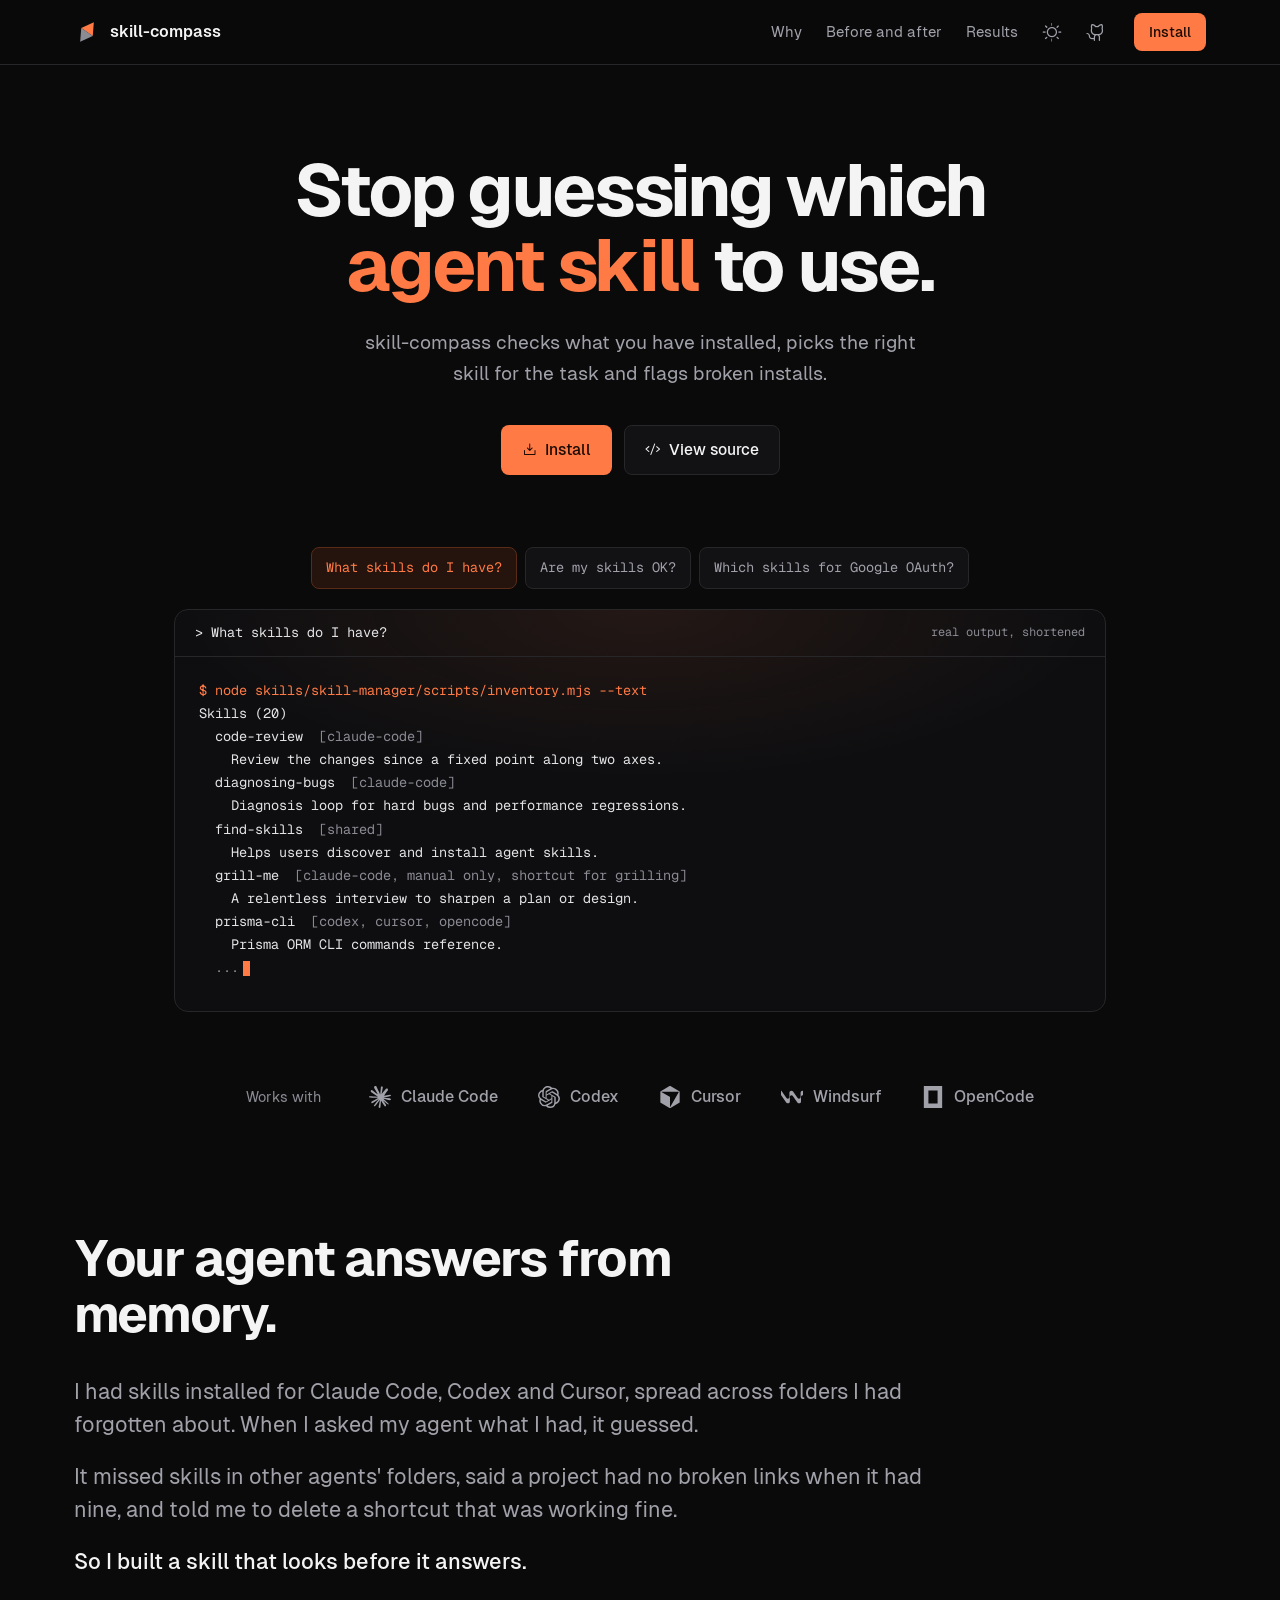
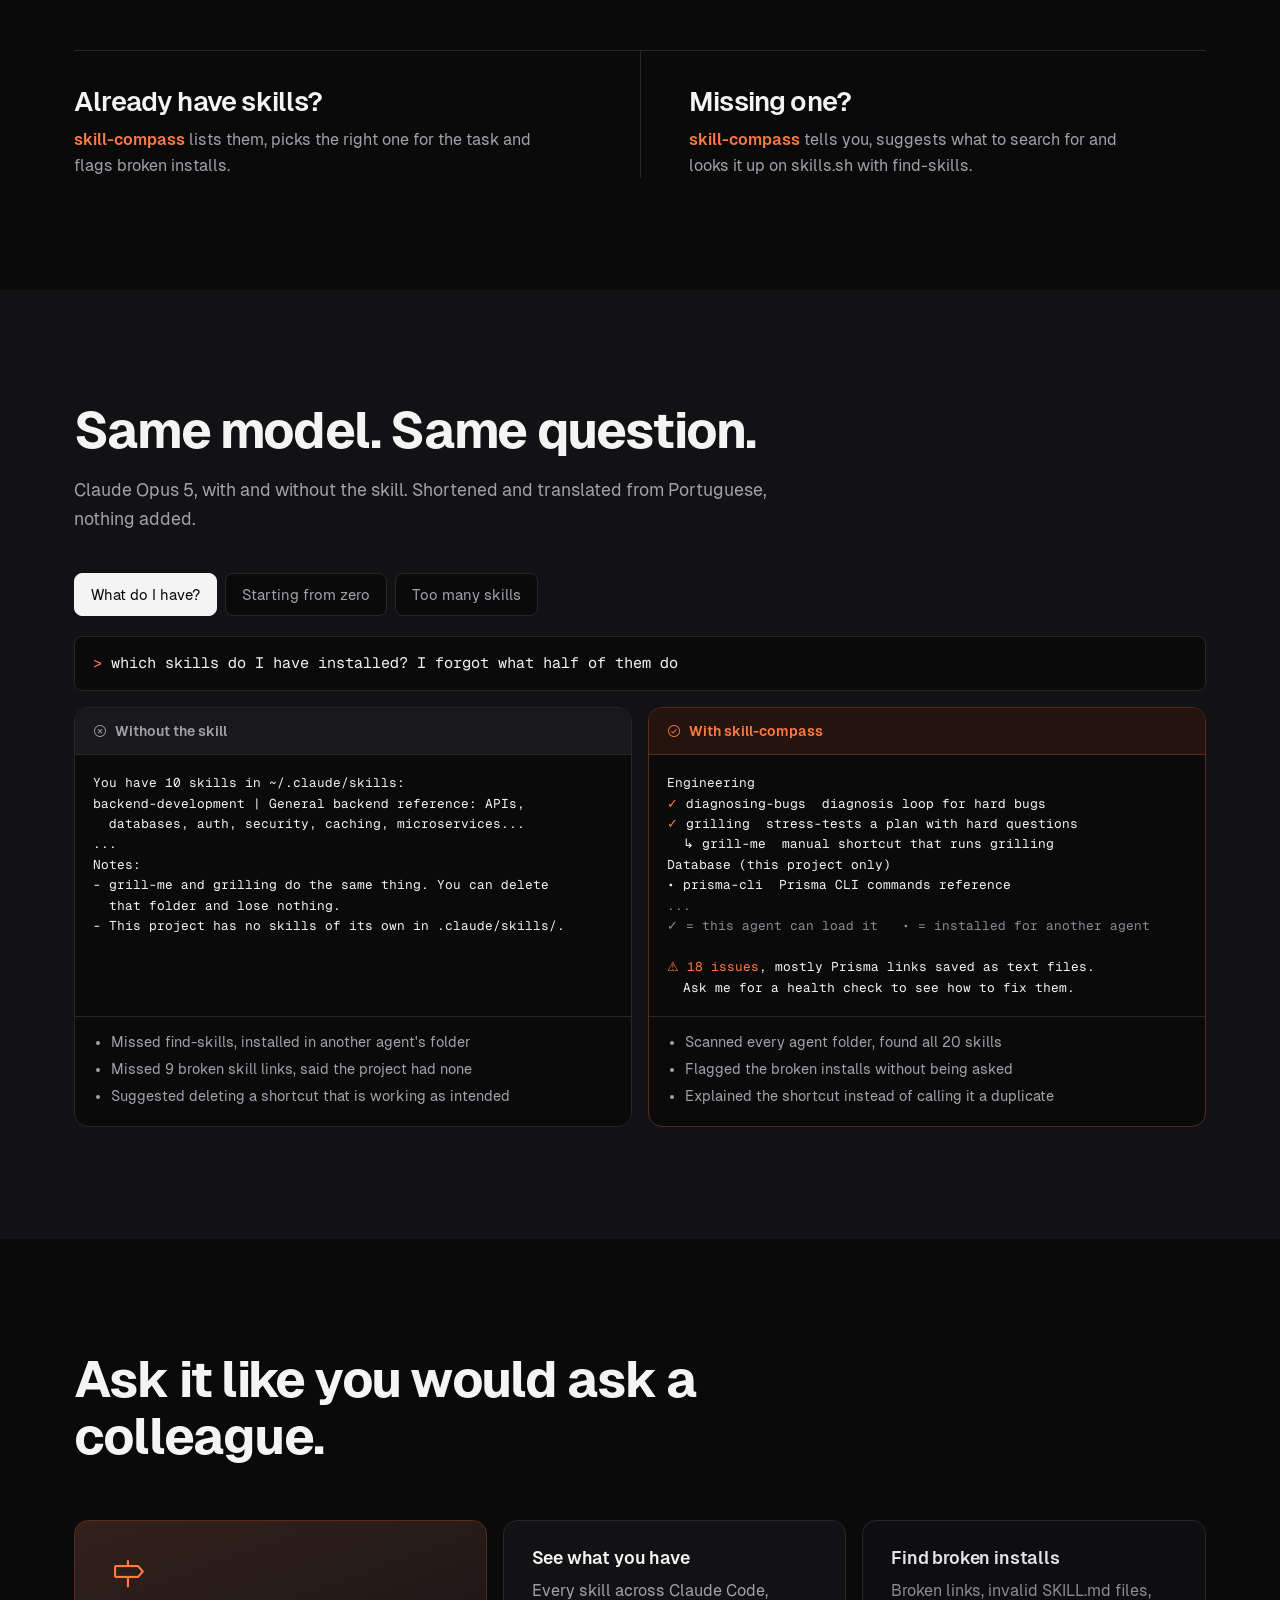
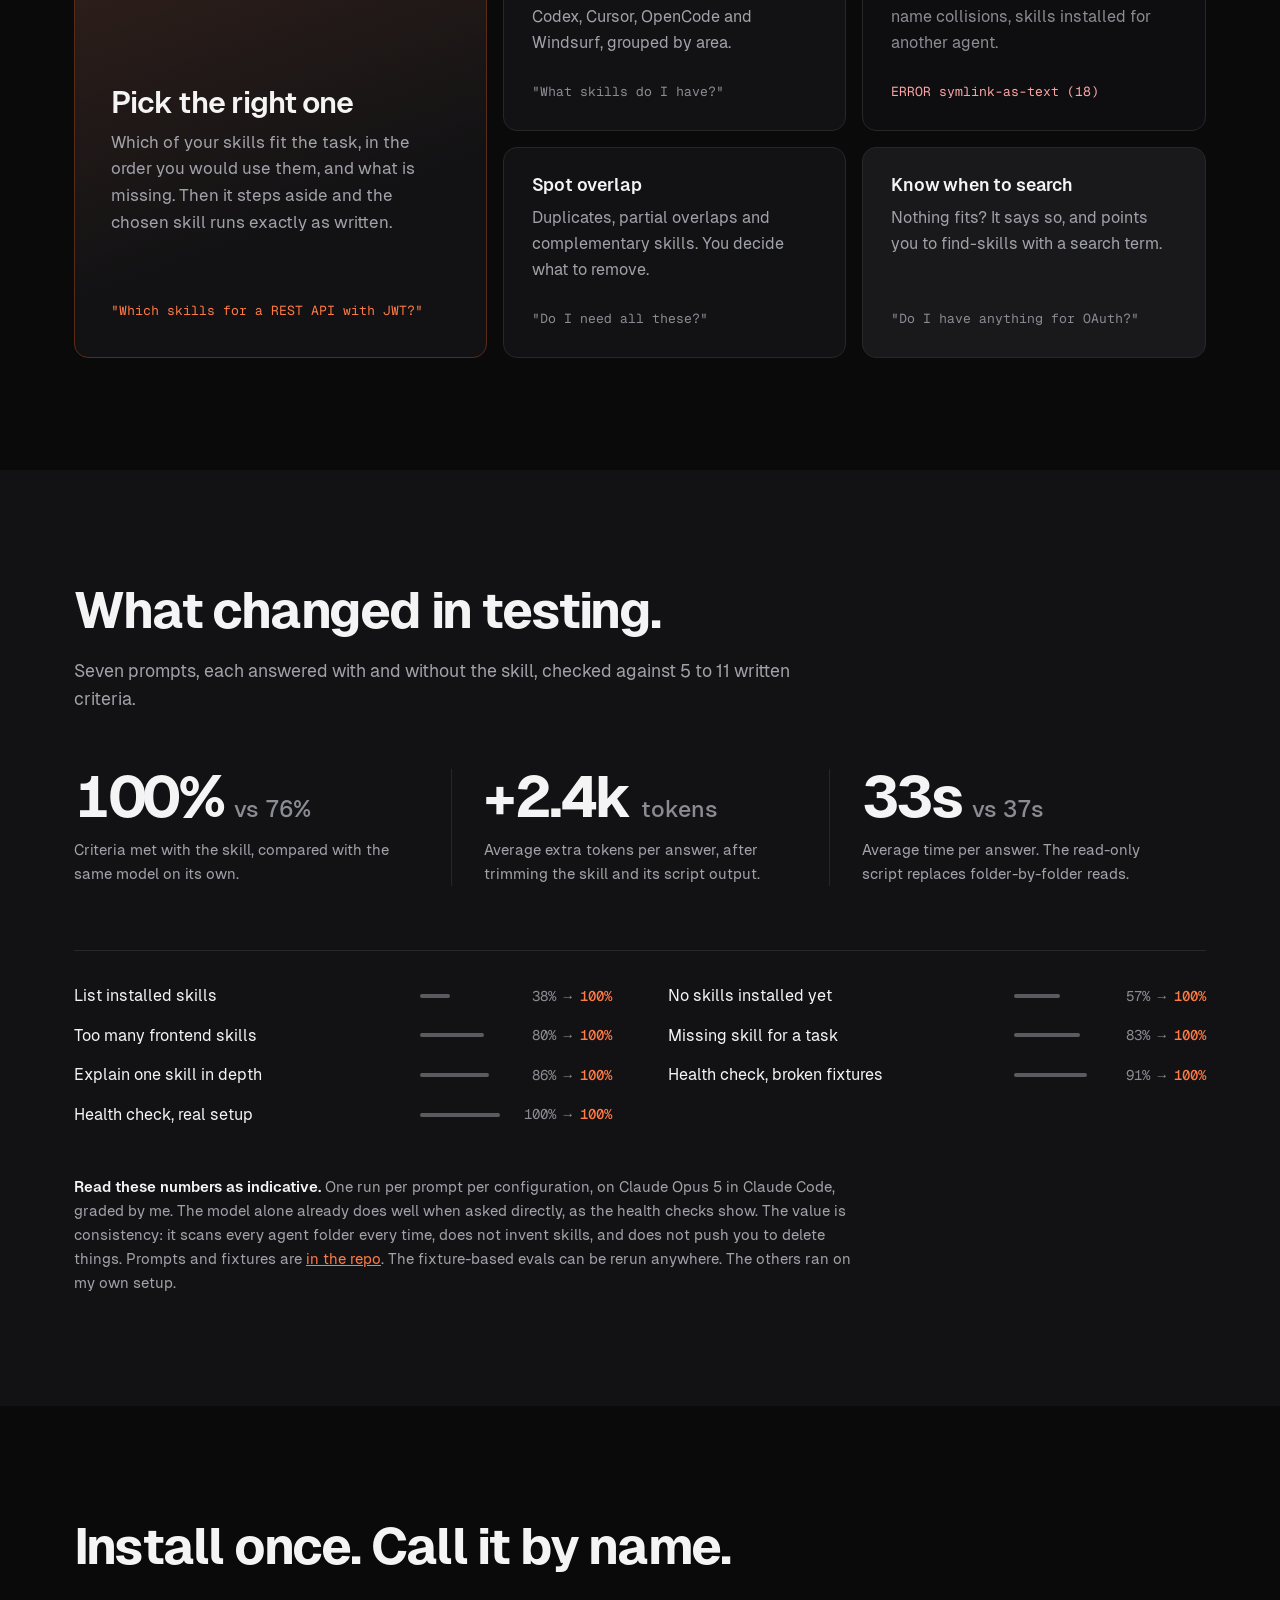
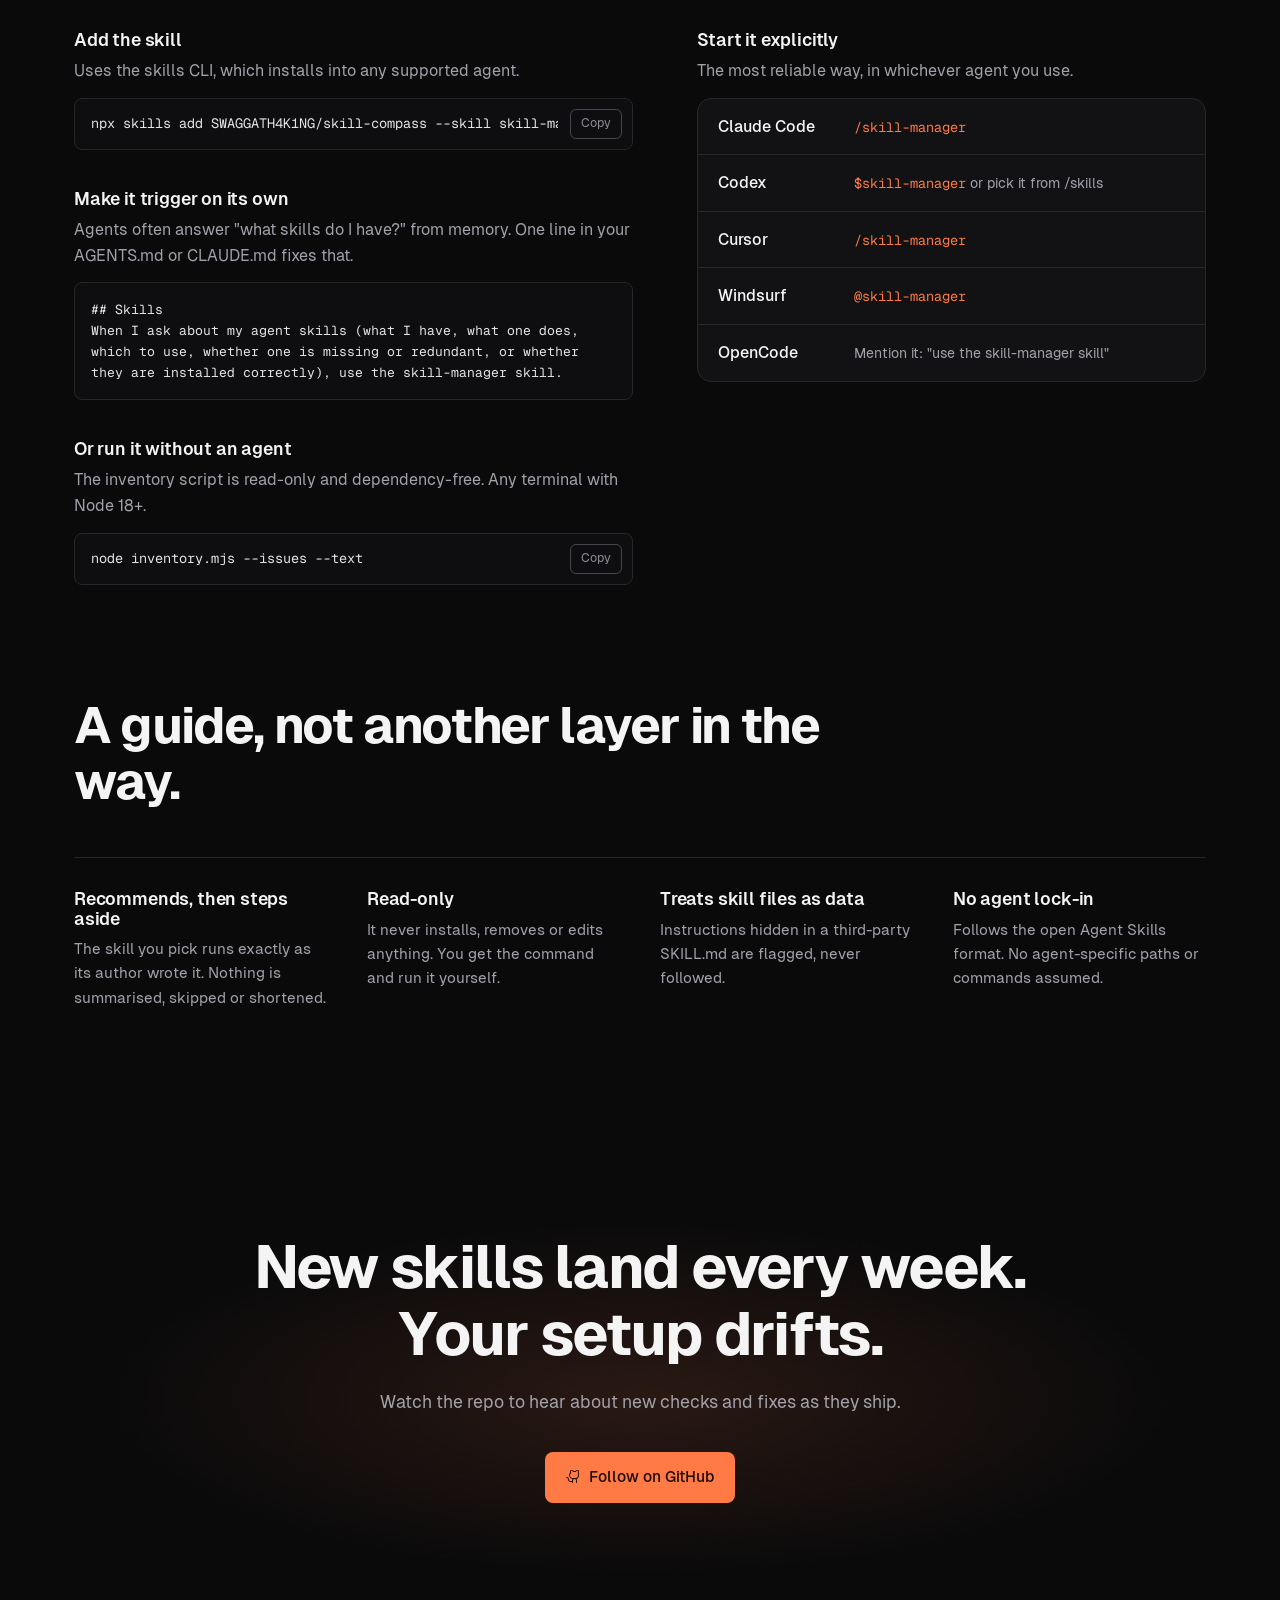
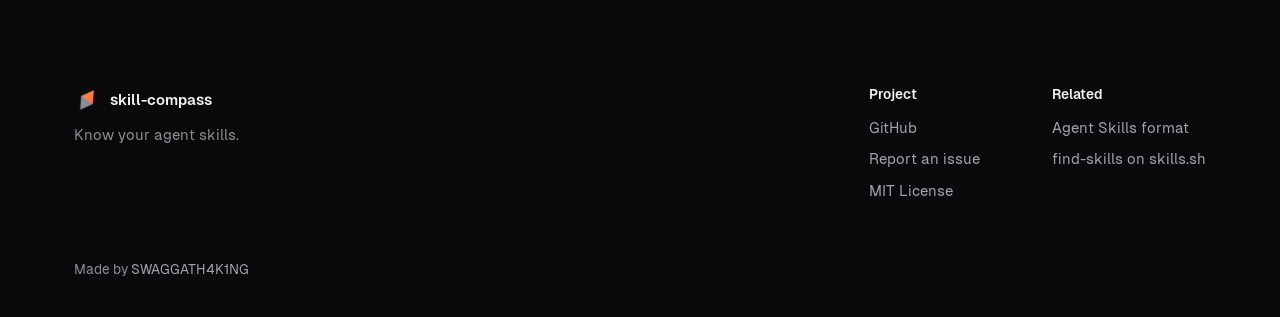
==== commit 7f6ca80e: "copy: describe both jobs of skill-compass in the why section Frame the two columns around the skills" ====
--- a/public/index.html
+++ b/public/index.html
@@ -158,14 +158,14 @@
       <p>So I built a skill that looks before it answers.</p>
     </div>
 
-    <div class="pos stagger" aria-label="How skill-compass relates to find-skills">
-      <div class="pos-col">
-        <h3>Looking for new skills?</h3>
-        <p><strong>find-skills</strong> searches skills.sh and suggests what to install.</p>
-      </div>
+    <div class="pos stagger" aria-label="What skill-compass does with the skills you have and the ones you are missing">
       <div class="pos-col">
         <h3>Already have skills?</h3>
-        <p><strong class="name-accent">skill-compass</strong> works with the ones you have, and hands off to find-skills when something is missing.</p>
+        <p><strong class="name-accent">skill-compass</strong> lists them, picks the right one for the task and flags broken installs.</p>
+      </div>
+      <div class="pos-col">
+        <h3>Missing one?</h3>
+        <p><strong class="name-accent">skill-compass</strong> tells you, suggests what to search for and looks it up on skills.sh with find-skills.</p>
       </div>
     </div>
   </div>
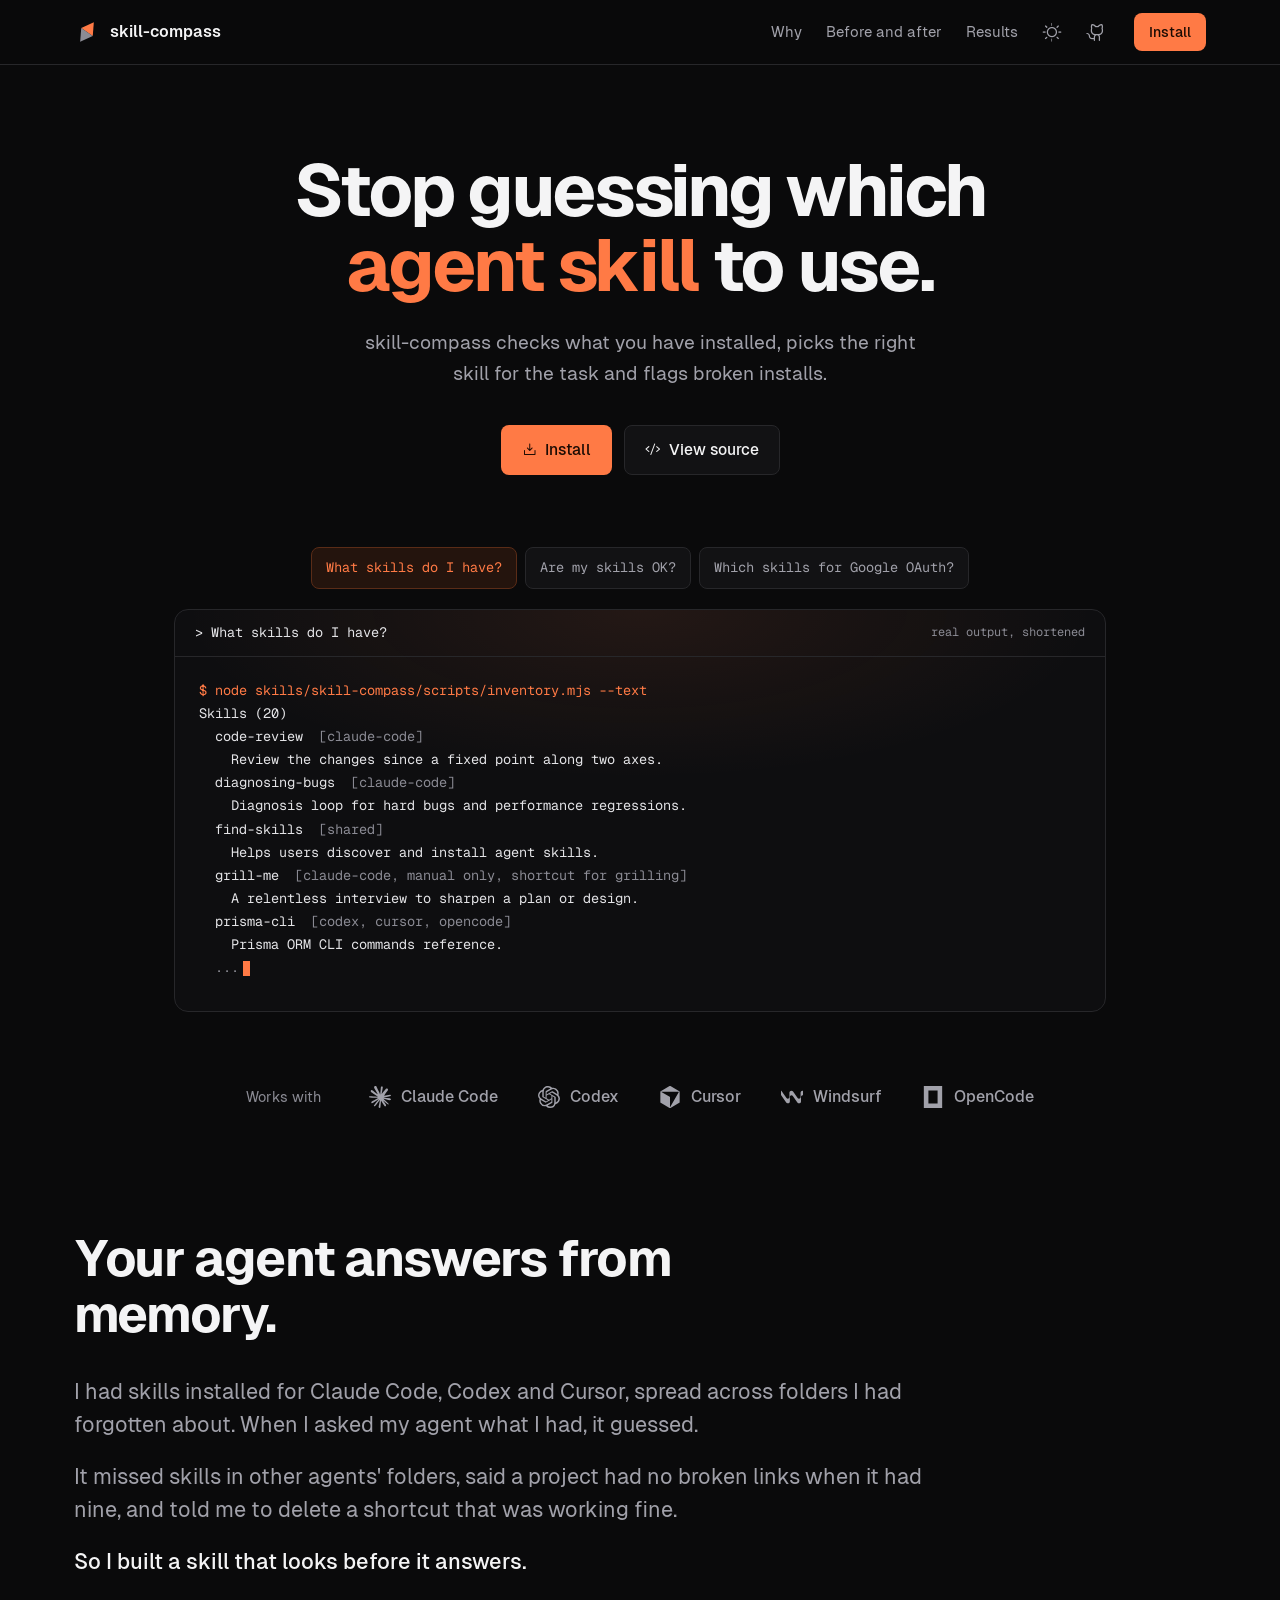
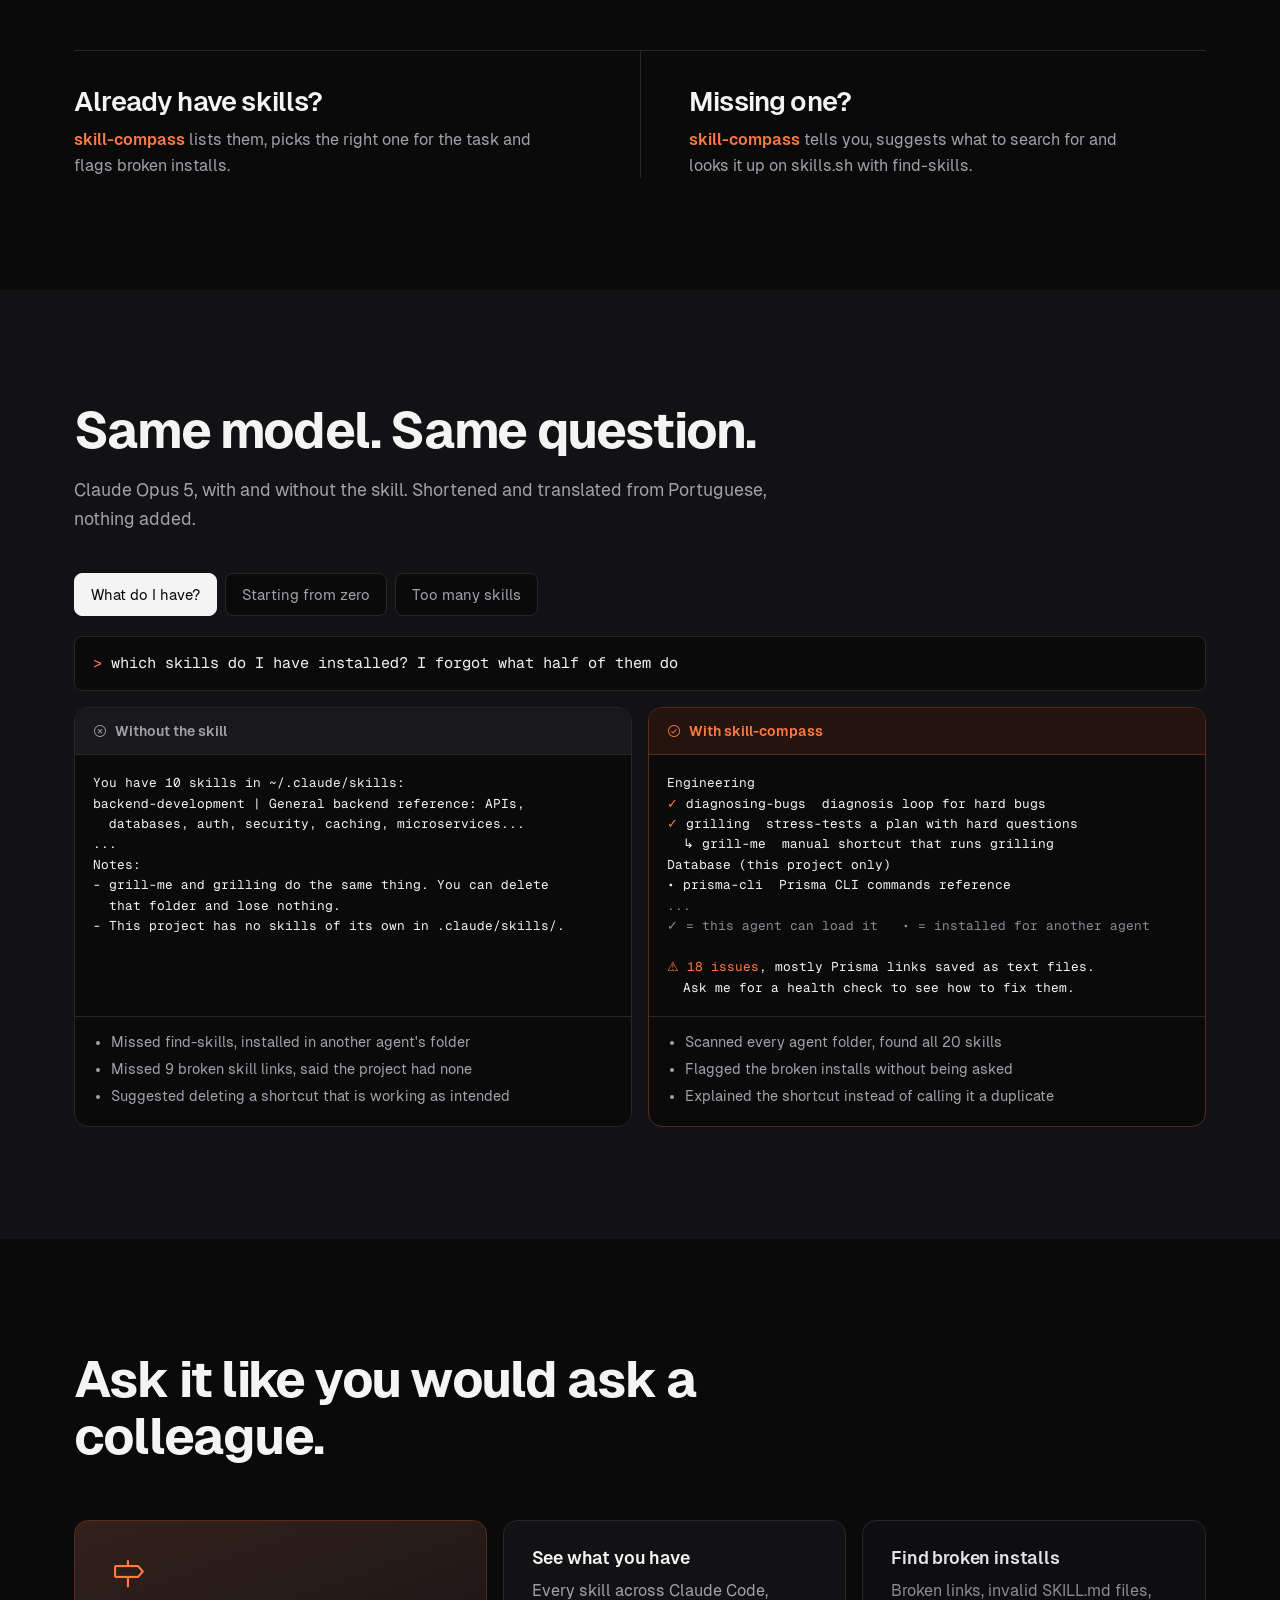
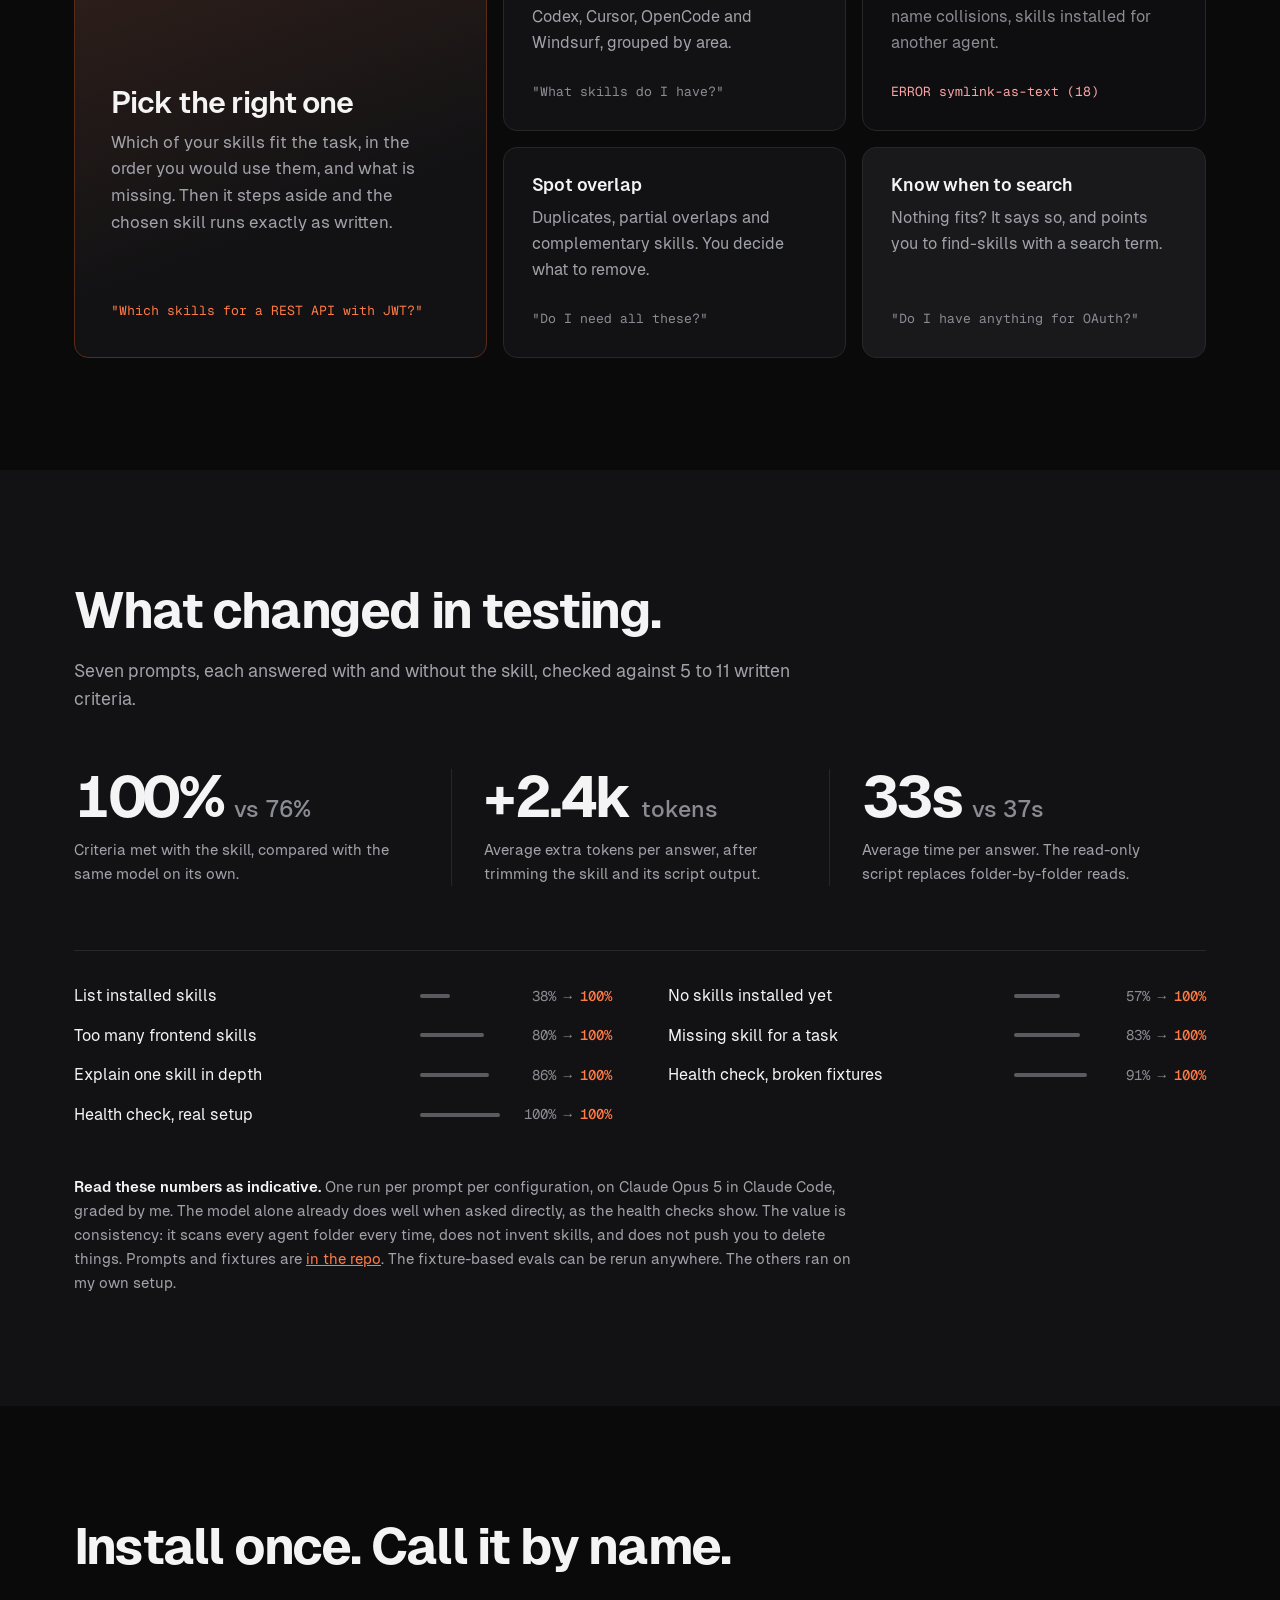
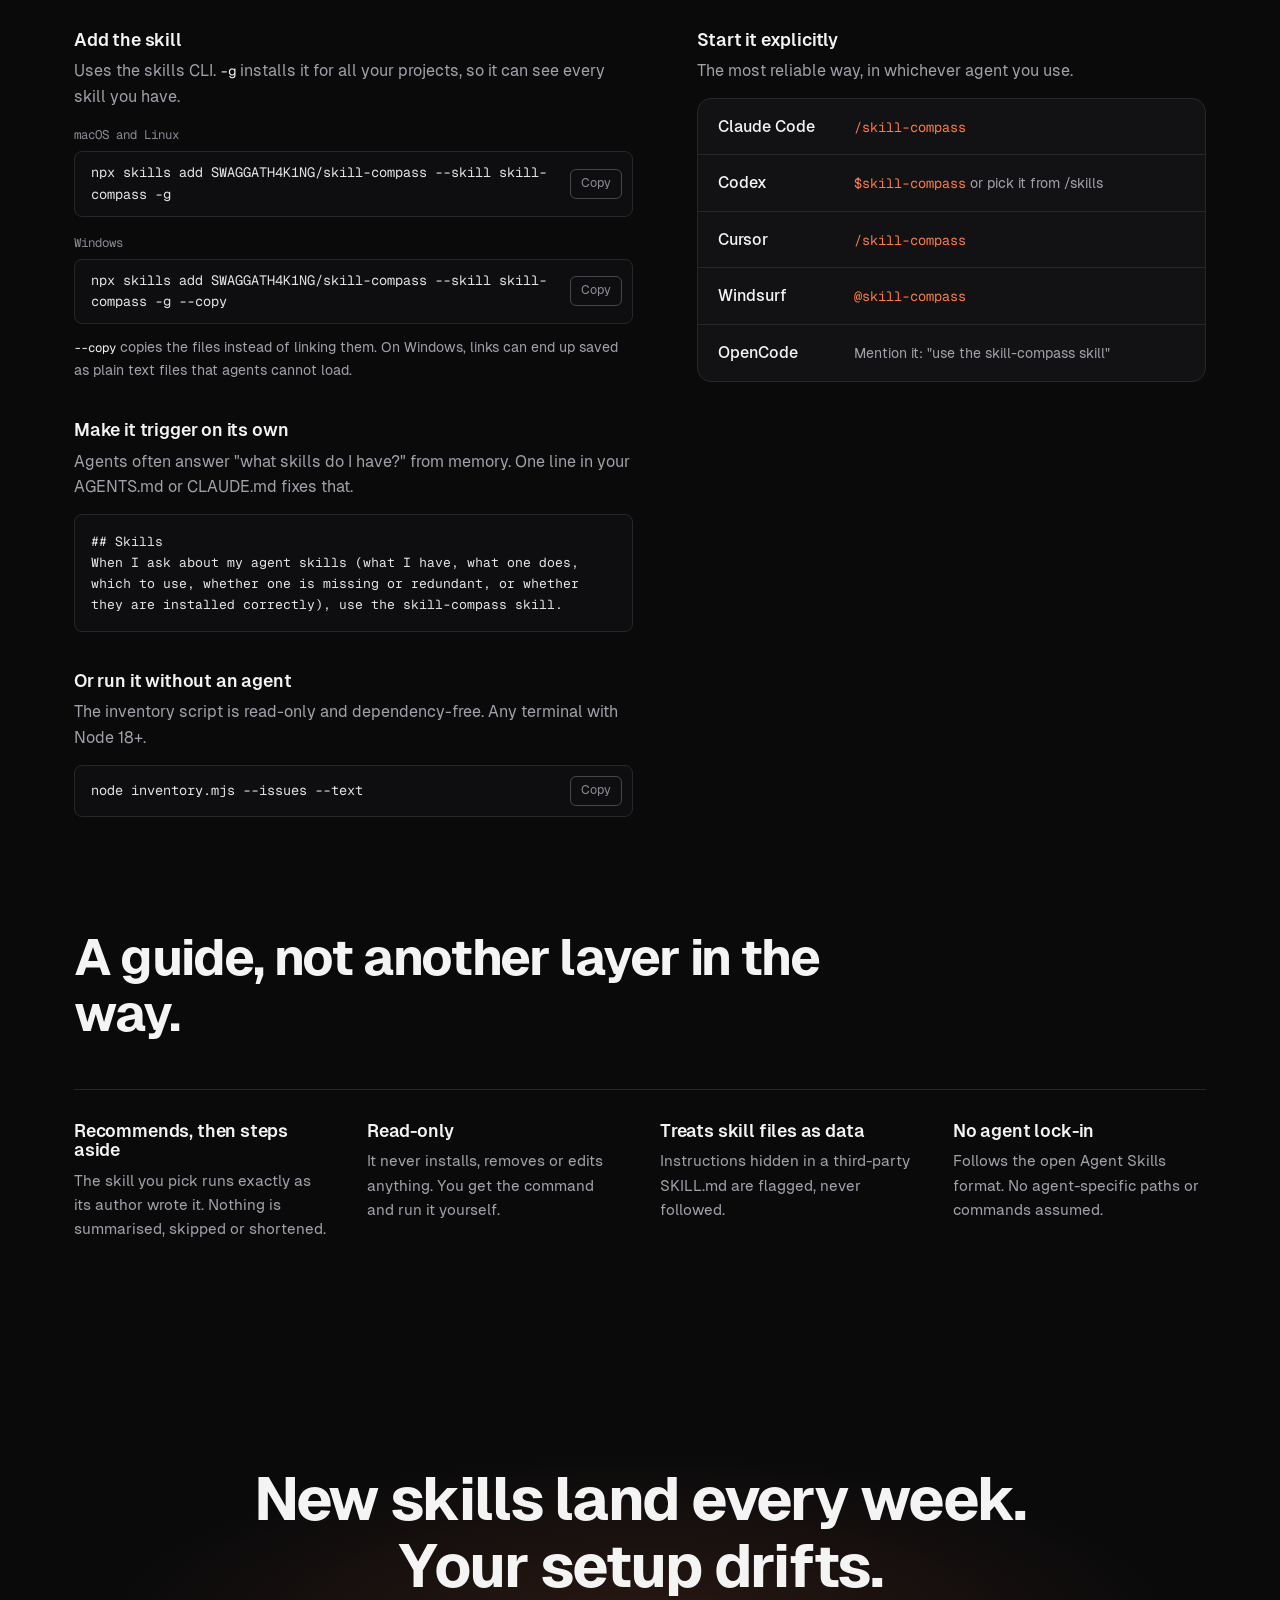
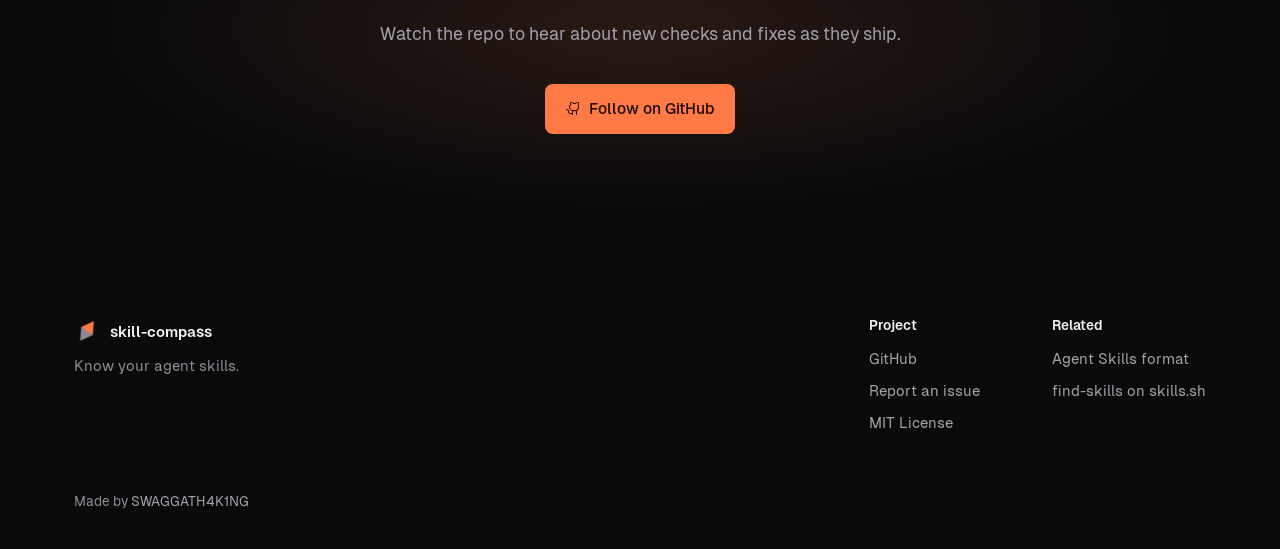
==== commit 11ebc835: "feat: rename skill to skill-compass and add per-OS install commands - All commands, agent shortcuts " ====
--- a/public/index.html
+++ b/public/index.html
@@ -67,7 +67,7 @@
     <div class="console">
       <div class="console-bar"><span class="console-q">&gt; <span id="demo-q">What skills do I have?</span></span><span class="console-note" id="demo-note">real output, shortened</span></div>
 <p id="demo-status" class="sr-only" aria-live="polite"></p>
-<pre id="demo-out"><span class="c-cmd">$ node skills/skill-manager/scripts/inventory.mjs --text</span>
+<pre id="demo-out"><span class="c-cmd">$ node skills/skill-compass/scripts/inventory.mjs --text</span>
 Skills (20)
   code-review  <span class="c-dim">[claude-code]</span>
     Review the changes since a fixed point along two axes.
@@ -83,7 +83,7 @@
     </div>
   </div>
 
-<template id="d-list"><span class="c-cmd">$ node skills/skill-manager/scripts/inventory.mjs --text</span>
+<template id="d-list"><span class="c-cmd">$ node skills/skill-compass/scripts/inventory.mjs --text</span>
 Skills (20)
   code-review  <span class="c-dim">[claude-code]</span>
     Review the changes since a fixed point along two axes.
@@ -224,7 +224,7 @@
     </div>
 
     <div class="panel" role="tabpanel" id="p-new" aria-labelledby="t-new" hidden>
-      <div class="prompt"><span>&gt; </span>I just installed skill-manager and have no other skills. I mostly do Node and TypeScript backend. What should I install?</div>
+      <div class="prompt"><span>&gt; </span>I just installed skill-compass and have no other skills. I mostly do Node and TypeScript backend. What should I install?</div>
       <div class="vs">
         <div class="side without">
           <div class="side-head"><i class="ph ph-x-circle"></i>Without the skill</div>
@@ -246,7 +246,7 @@
         </div>
         <div class="side with">
           <div class="side-head"><i class="ph ph-check-circle"></i>With skill-compass</div>
-<pre>No skills found besides skill-manager.
+<pre>No skills found besides skill-compass.
 
 I won't give you a list from memory. Popularity and
 quality change fast, and find-skills tracks that.
@@ -375,7 +375,7 @@
       <div class="eval"><span class="name">Health check, real setup</span><span class="bar" style="--v:100%"></span><span class="score">100% → <b>100%</b></span></div>
     </div>
 
-    <p class="method reveal"><strong>Read these numbers as indicative.</strong> One run per prompt per configuration, on Claude Opus 5 in Claude Code, graded by me. The model alone already does well when asked directly, as the health checks show. The value is consistency: it scans every agent folder every time, does not invent skills, and does not push you to delete things. Prompts and fixtures are <a href="https://github.com/SWAGGATH4K1NG/skill-compass/tree/main/skills/skill-manager/evals">in the repo</a>. The fixture-based evals can be rerun anywhere. The others ran on my own setup.</p>
+    <p class="method reveal"><strong>Read these numbers as indicative.</strong> One run per prompt per configuration, on Claude Opus 5 in Claude Code, graded by me. The model alone already does well when asked directly, as the health checks show. The value is consistency: it scans every agent folder every time, does not invent skills, and does not push you to delete things. Prompts and fixtures are <a href="https://github.com/SWAGGATH4K1NG/skill-compass/tree/main/skills/skill-compass/evals">in the repo</a>. The fixture-based evals can be rerun anywhere. The others ran on my own setup.</p>
   </div>
 </section>
 
@@ -386,8 +386,12 @@
       <div class="steps stagger">
         <div class="step">
           <h3>Add the skill</h3>
-          <p>Uses the skills CLI, which installs into any supported agent.</p>
-          <div class="codeline"><code>npx skills add SWAGGATH4K1NG/skill-compass --skill skill-manager</code><button class="copy" type="button" data-copy="npx skills add SWAGGATH4K1NG/skill-compass --skill skill-manager">Copy</button></div>
+          <p>Uses the skills CLI. <code>-g</code> installs it for all your projects, so it can see every skill you have.</p>
+          <div class="os-label">macOS and Linux</div>
+          <div class="codeline"><code>npx skills add SWAGGATH4K1NG/skill-compass --skill skill-compass -g</code><button class="copy" type="button" data-copy="npx skills add SWAGGATH4K1NG/skill-compass --skill skill-compass -g">Copy</button></div>
+          <div class="os-label">Windows</div>
+          <div class="codeline"><code>npx skills add SWAGGATH4K1NG/skill-compass --skill skill-compass -g --copy</code><button class="copy" type="button" data-copy="npx skills add SWAGGATH4K1NG/skill-compass --skill skill-compass -g --copy">Copy</button></div>
+          <p class="os-note"><code>--copy</code> copies the files instead of linking them. On Windows, links can end up saved as plain text files that agents cannot load.</p>
         </div>
         <div class="step">
           <h3>Make it trigger on its own</h3>
@@ -395,7 +399,7 @@
 <pre class="snippet">## Skills
 When I ask about my agent skills (what I have, what one does,
 which to use, whether one is missing or redundant, or whether
-they are installed correctly), use the skill-manager skill.</pre>
+they are installed correctly), use the skill-compass skill.</pre>
         </div>
         <div class="step">
           <h3>Or run it without an agent</h3>
@@ -407,11 +411,11 @@
         <h3>Start it explicitly</h3>
         <p>The most reliable way, in whichever agent you use.</p>
         <div class="agents">
-          <div class="agent"><span class="who">Claude Code</span><code>/skill-manager</code></div>
-          <div class="agent"><span class="who">Codex</span><span><code>$skill-manager</code> <span class="note">or pick it from /skills</span></span></div>
-          <div class="agent"><span class="who">Cursor</span><code>/skill-manager</code></div>
-          <div class="agent"><span class="who">Windsurf</span><code>@skill-manager</code></div>
-          <div class="agent"><span class="who">OpenCode</span><span class="note">Mention it: "use the skill-manager skill"</span></div>
+          <div class="agent"><span class="who">Claude Code</span><code>/skill-compass</code></div>
+          <div class="agent"><span class="who">Codex</span><span><code>$skill-compass</code> <span class="note">or pick it from /skills</span></span></div>
+          <div class="agent"><span class="who">Cursor</span><code>/skill-compass</code></div>
+          <div class="agent"><span class="who">Windsurf</span><code>@skill-compass</code></div>
+          <div class="agent"><span class="who">OpenCode</span><span class="note">Mention it: "use the skill-compass skill"</span></div>
         </div>
       </div>
     </div>
--- a/public/assets/css/styles.css
+++ b/public/assets/css/styles.css
@@ -236,8 +236,12 @@
 .steps { display: grid; gap: 40px; }
 .step h3 { margin-bottom: 8px; }
 .step p { color: var(--muted); margin-bottom: 14px; }
+.step p code { font-size: 0.88em; color: var(--text); }
+.os-label { font-family: "Geist Mono", monospace; font-size: 0.78rem; color: var(--faint); margin: 16px 0 6px; }
+.step .os-note { font-size: 0.88rem; margin: 12px 0 0; }
 .codeline { display: flex; align-items: center; justify-content: space-between; gap: 12px; background: var(--code-bg); color: var(--code-text); border: 1px solid var(--code-line); border-radius: var(--r-control); padding: 10px 10px 10px 16px; font-size: 0.85rem; }
-.codeline code { overflow-x: auto; white-space: nowrap; }
+/* Commands wrap so the flags at the end (-g, --copy) are always visible. */
+.codeline code { white-space: normal; overflow-wrap: anywhere; min-width: 0; }
 pre.snippet { margin: 0; background: var(--code-bg); color: var(--code-text); border: 1px solid var(--code-line); border-radius: var(--r-control); padding: 16px; font-size: 0.82rem; white-space: pre-wrap; }
 .copy { flex-shrink: 0; font: inherit; font-size: 0.78rem; color: var(--code-faint); background: transparent; border: 1px solid color-mix(in srgb, var(--code-faint) 45%, transparent); border-radius: 6px; padding: 4px 10px; cursor: pointer; }
 .copy:hover { color: var(--code-text); }
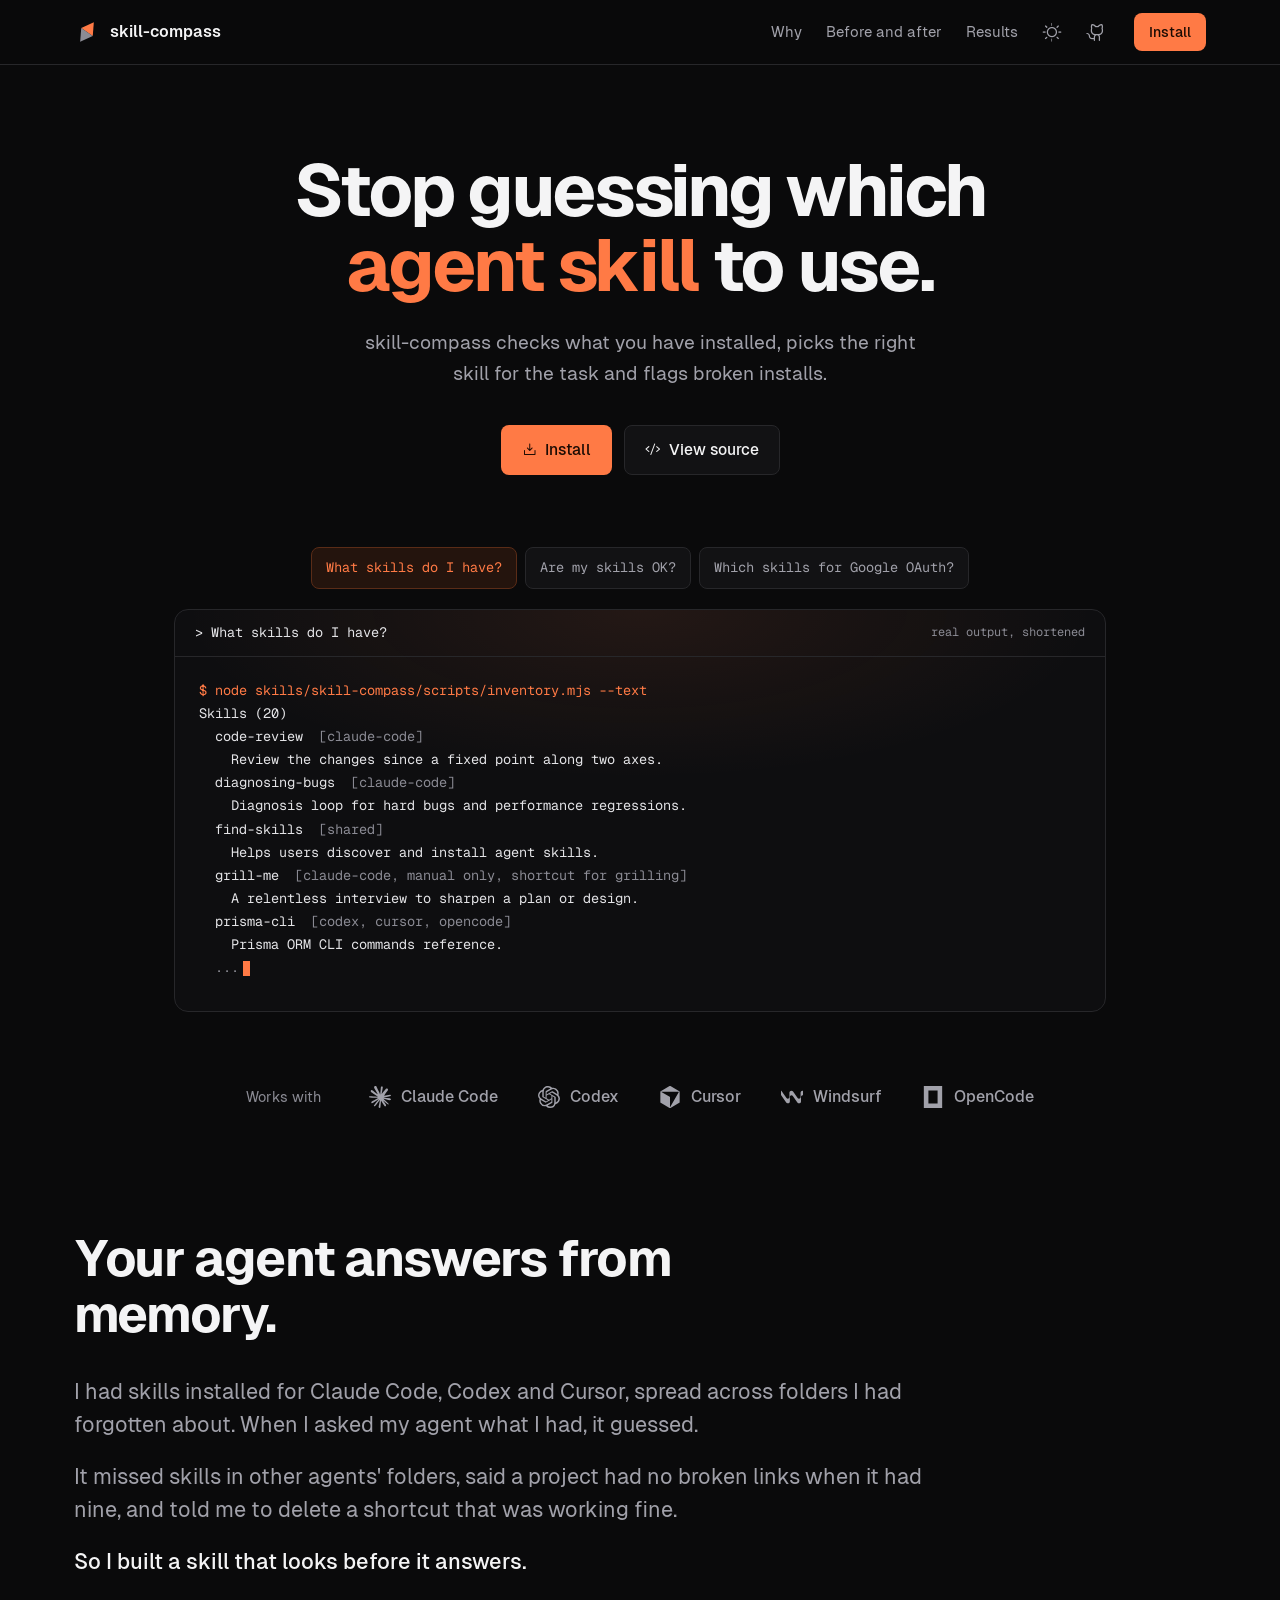
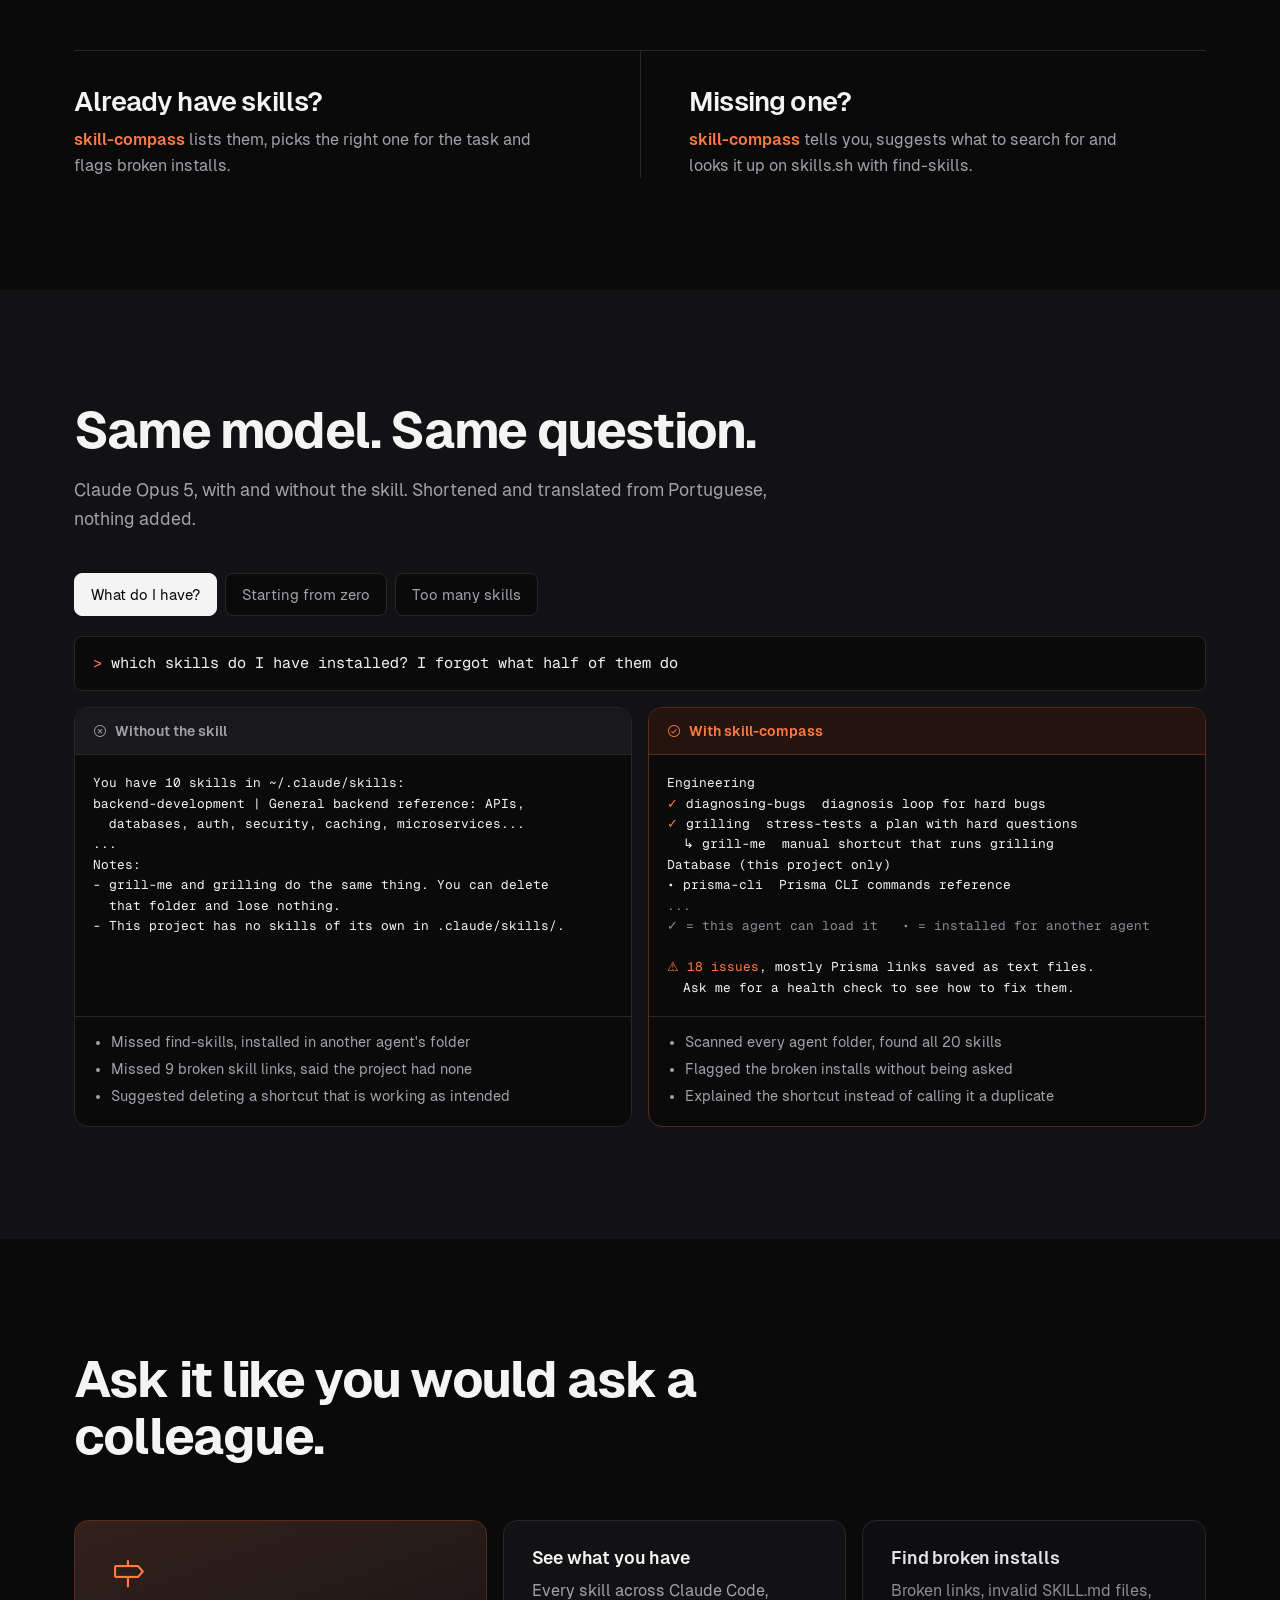
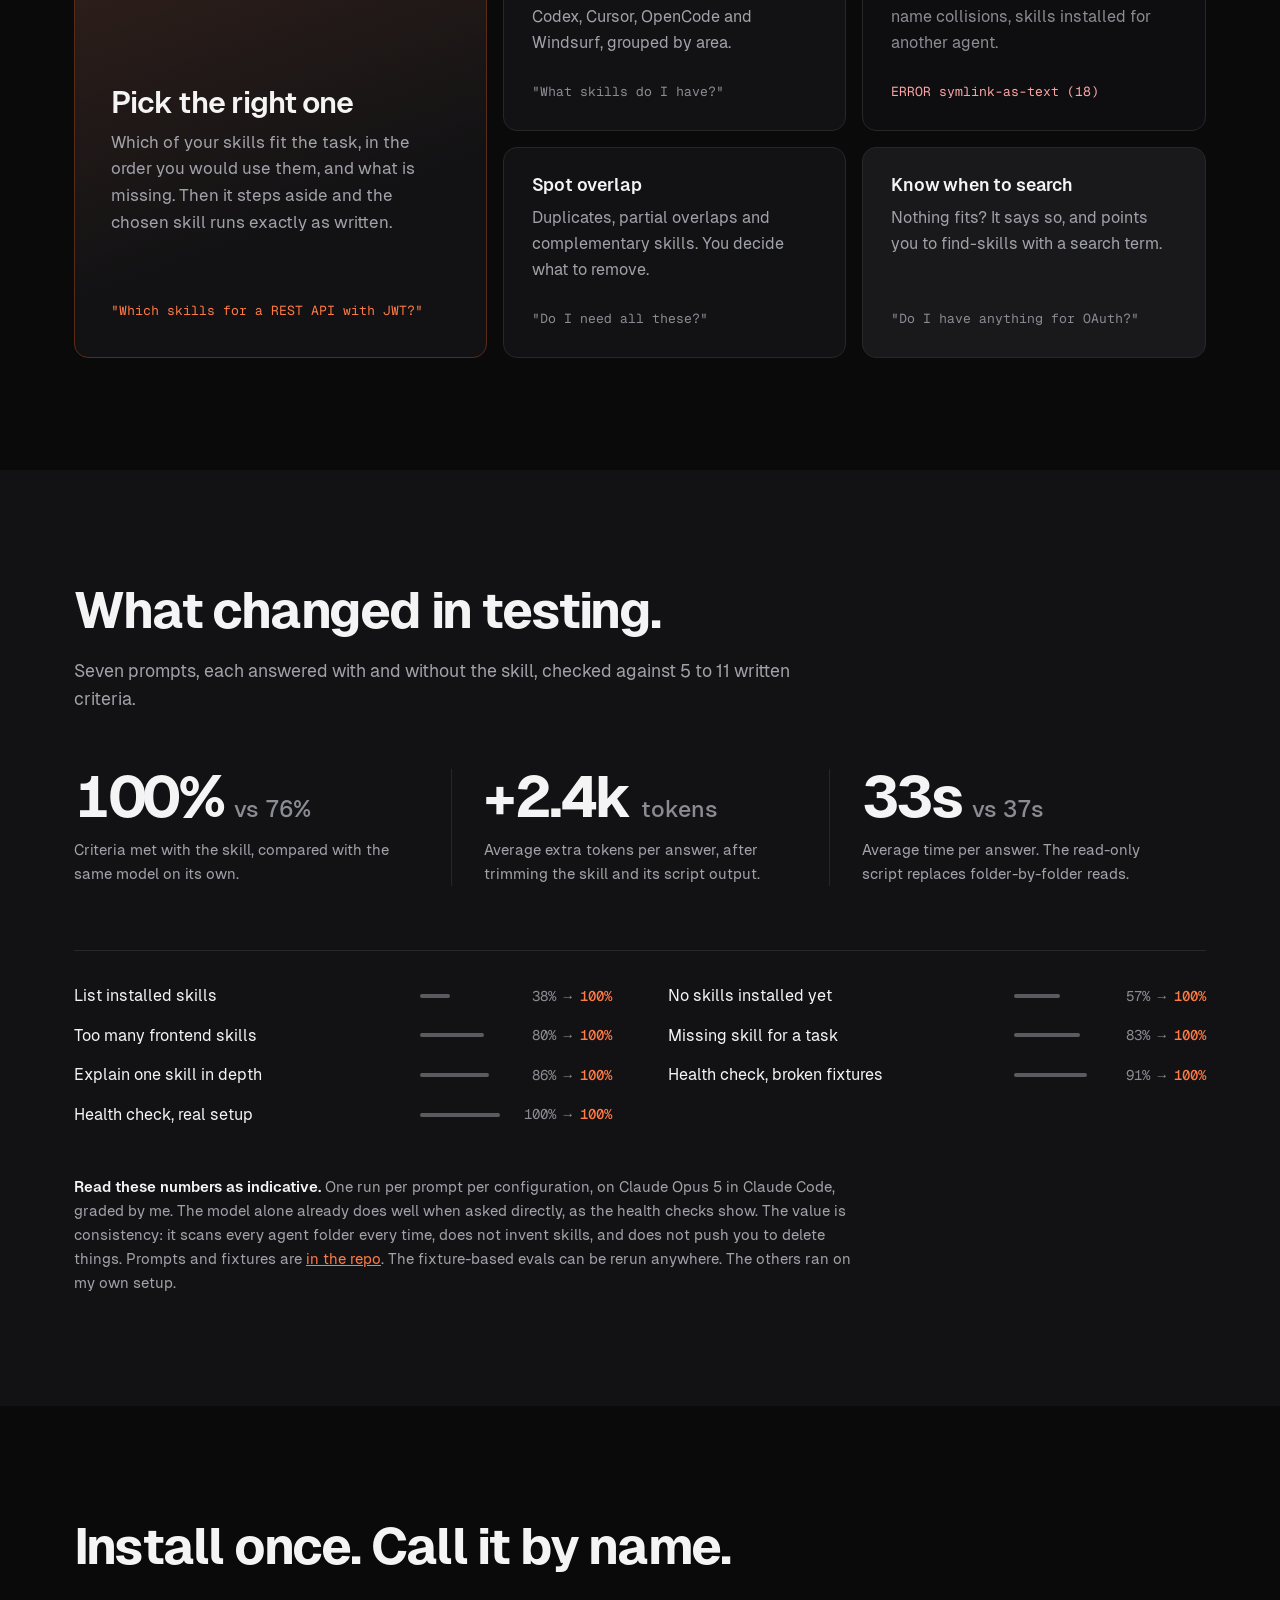
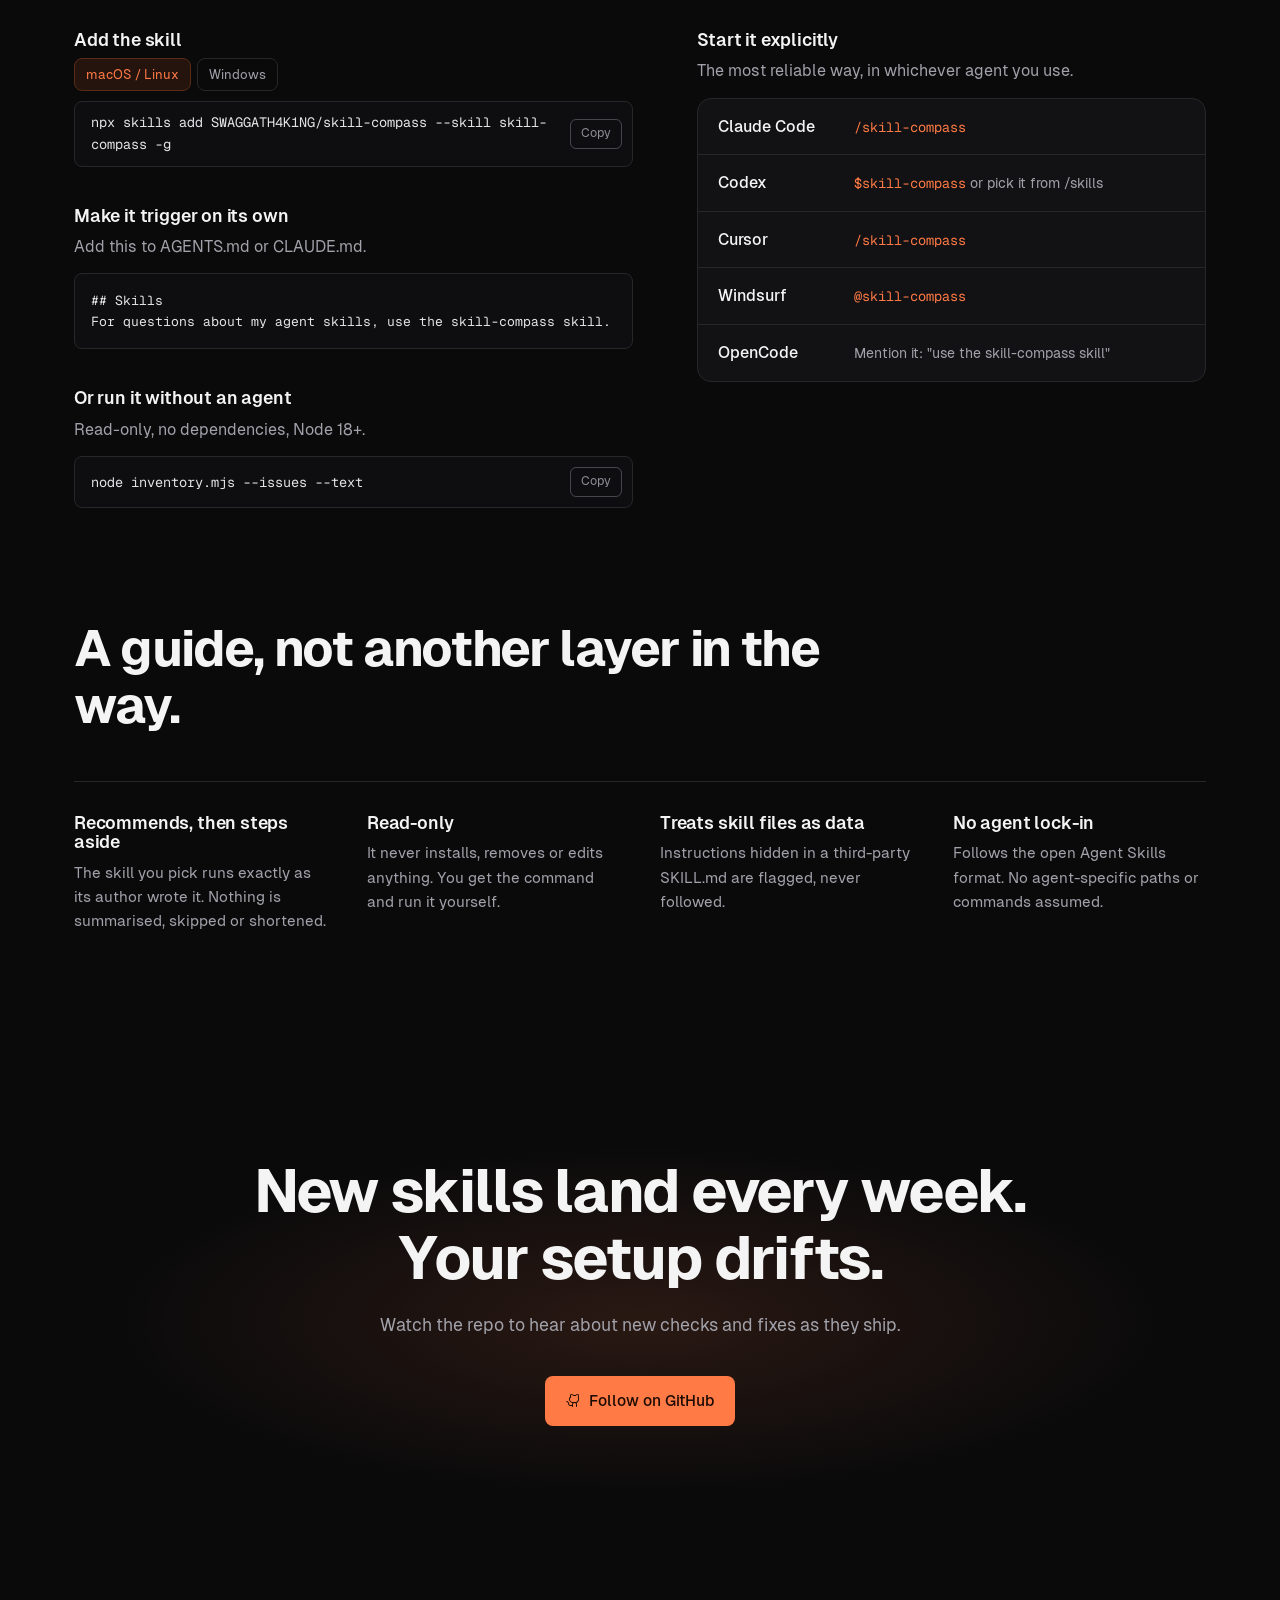
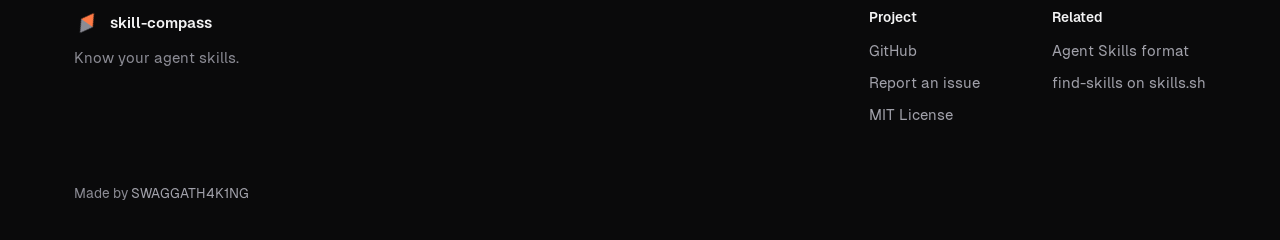
==== commit e00ac79b: "copy: trim the install section and add an OS switch - One install command at a time, picked by a mac" ====
--- a/public/index.html
+++ b/public/index.html
@@ -386,24 +386,23 @@
       <div class="steps stagger">
         <div class="step">
           <h3>Add the skill</h3>
-          <p>Uses the skills CLI. <code>-g</code> installs it for all your projects, so it can see every skill you have.</p>
-          <div class="os-label">macOS and Linux</div>
-          <div class="codeline"><code>npx skills add SWAGGATH4K1NG/skill-compass --skill skill-compass -g</code><button class="copy" type="button" data-copy="npx skills add SWAGGATH4K1NG/skill-compass --skill skill-compass -g">Copy</button></div>
-          <div class="os-label">Windows</div>
-          <div class="codeline"><code>npx skills add SWAGGATH4K1NG/skill-compass --skill skill-compass -g --copy</code><button class="copy" type="button" data-copy="npx skills add SWAGGATH4K1NG/skill-compass --skill skill-compass -g --copy">Copy</button></div>
-          <p class="os-note"><code>--copy</code> copies the files instead of linking them. On Windows, links can end up saved as plain text files that agents cannot load.</p>
+          <div class="os-switch" role="group" aria-label="Operating system">
+            <button class="os-btn" type="button" aria-pressed="true" data-os="unix">macOS / Linux</button>
+            <button class="os-btn" type="button" aria-pressed="false" data-os="win">Windows</button>
+          </div>
+          <div class="codeline" data-os-panel="unix"><code>npx skills add SWAGGATH4K1NG/skill-compass --skill skill-compass -g</code><button class="copy" type="button" data-copy="npx skills add SWAGGATH4K1NG/skill-compass --skill skill-compass -g">Copy</button></div>
+          <div class="codeline" data-os-panel="win" hidden><code>npx skills add SWAGGATH4K1NG/skill-compass --skill skill-compass -g --copy</code><button class="copy" type="button" data-copy="npx skills add SWAGGATH4K1NG/skill-compass --skill skill-compass -g --copy">Copy</button></div>
+          <p class="os-note" data-os-panel="win" hidden><code>--copy</code> avoids broken links on Windows.</p>
         </div>
         <div class="step">
           <h3>Make it trigger on its own</h3>
-          <p>Agents often answer "what skills do I have?" from memory. One line in your AGENTS.md or CLAUDE.md fixes that.</p>
+          <p>Add this to AGENTS.md or CLAUDE.md.</p>
 <pre class="snippet">## Skills
-When I ask about my agent skills (what I have, what one does,
-which to use, whether one is missing or redundant, or whether
-they are installed correctly), use the skill-compass skill.</pre>
+For questions about my agent skills, use the skill-compass skill.</pre>
         </div>
         <div class="step">
           <h3>Or run it without an agent</h3>
-          <p>The inventory script is read-only and dependency-free. Any terminal with Node 18+.</p>
+          <p>Read-only, no dependencies, Node 18+.</p>
           <div class="codeline"><code>node inventory.mjs --issues --text</code><button class="copy" type="button" data-copy="node inventory.mjs --issues --text">Copy</button></div>
         </div>
       </div>
--- a/public/assets/css/styles.css
+++ b/public/assets/css/styles.css
@@ -237,7 +237,11 @@
 .step h3 { margin-bottom: 8px; }
 .step p { color: var(--muted); margin-bottom: 14px; }
 .step p code { font-size: 0.88em; color: var(--text); }
-.os-label { font-family: "Geist Mono", monospace; font-size: 0.78rem; color: var(--faint); margin: 16px 0 6px; }
+[hidden] { display: none !important; }
+.os-switch { display: flex; gap: 6px; margin-bottom: 10px; }
+.os-btn { font: inherit; font-size: 0.82rem; padding: 5px 11px; border-radius: var(--r-control); border: 1px solid var(--line); background: transparent; color: var(--muted); cursor: pointer; }
+.os-btn:hover { color: var(--text); }
+.os-btn[aria-pressed="true"] { color: var(--accent); border-color: var(--accent-line); background: var(--accent-soft); }
 .step .os-note { font-size: 0.88rem; margin: 12px 0 0; }
 .codeline { display: flex; align-items: center; justify-content: space-between; gap: 12px; background: var(--code-bg); color: var(--code-text); border: 1px solid var(--code-line); border-radius: var(--r-control); padding: 10px 10px 10px 16px; font-size: 0.85rem; }
 /* Commands wrap so the flags at the end (-g, --copy) are always visible. */
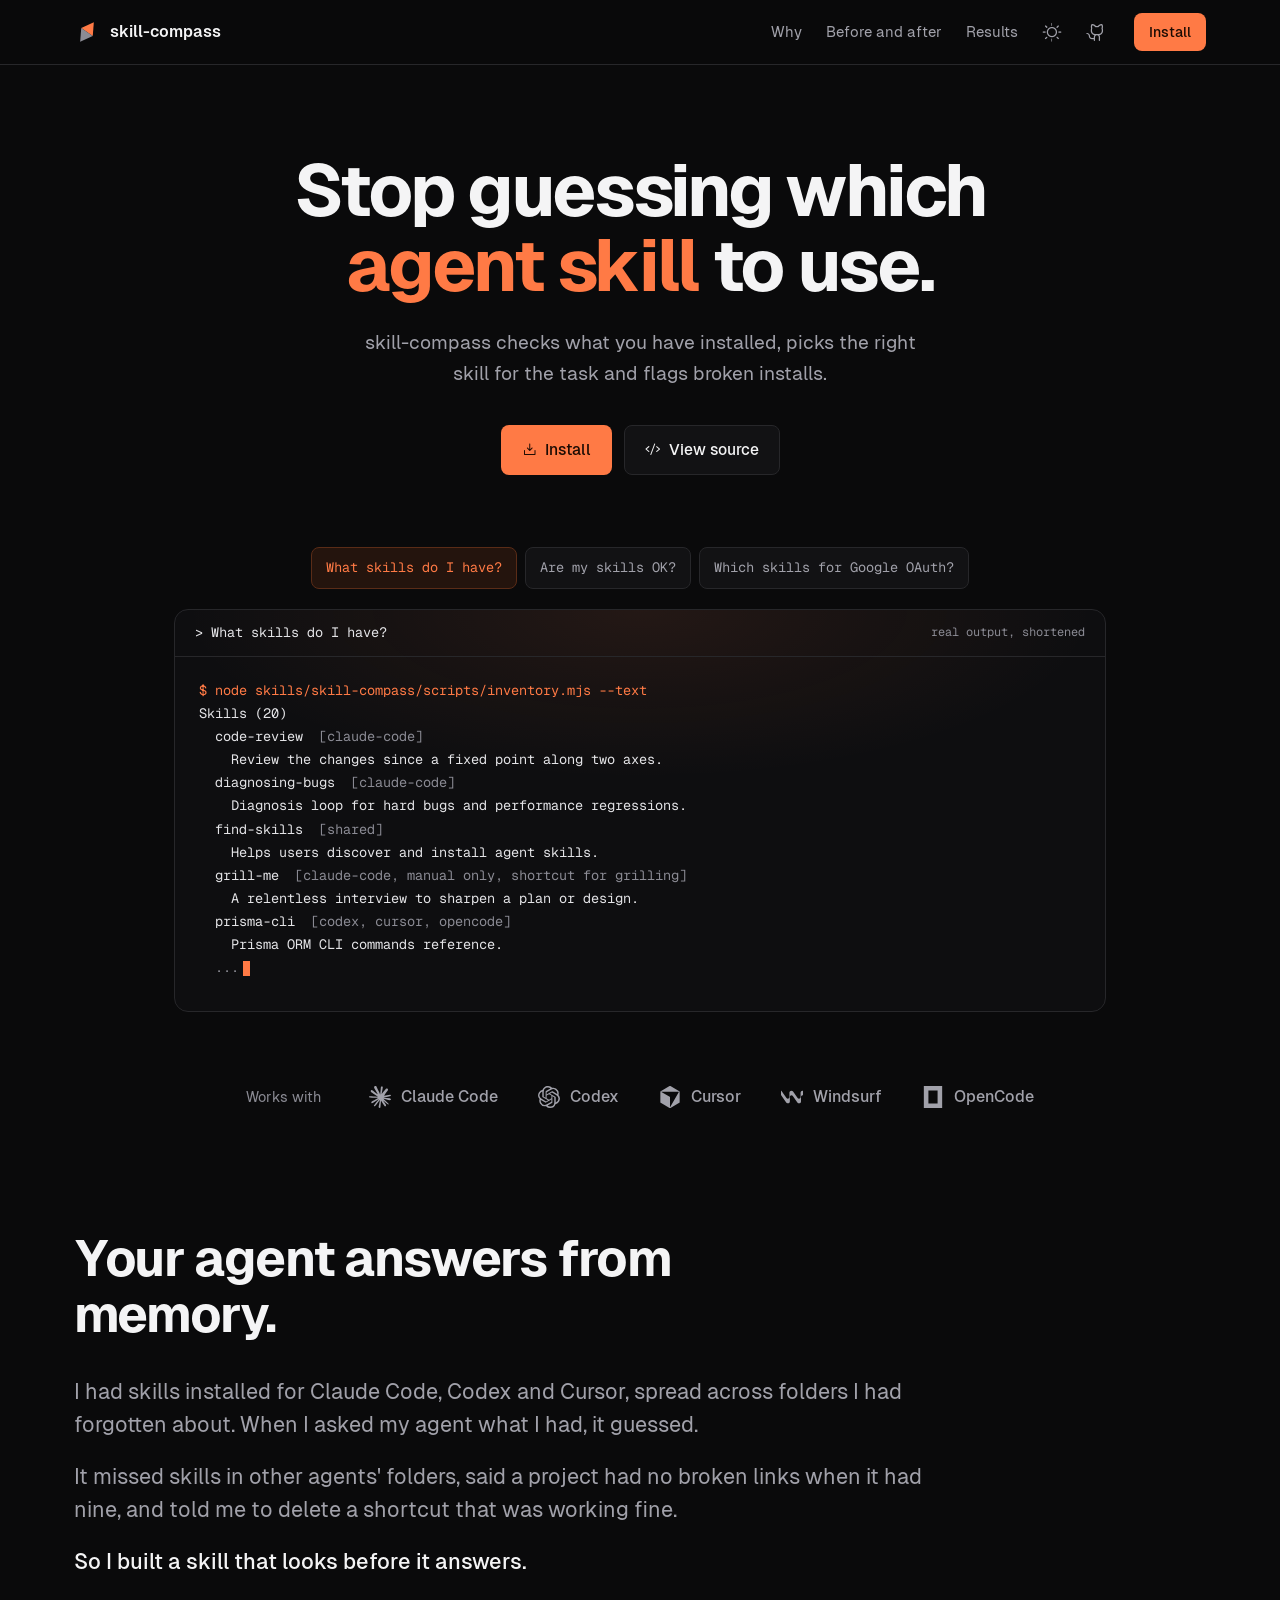
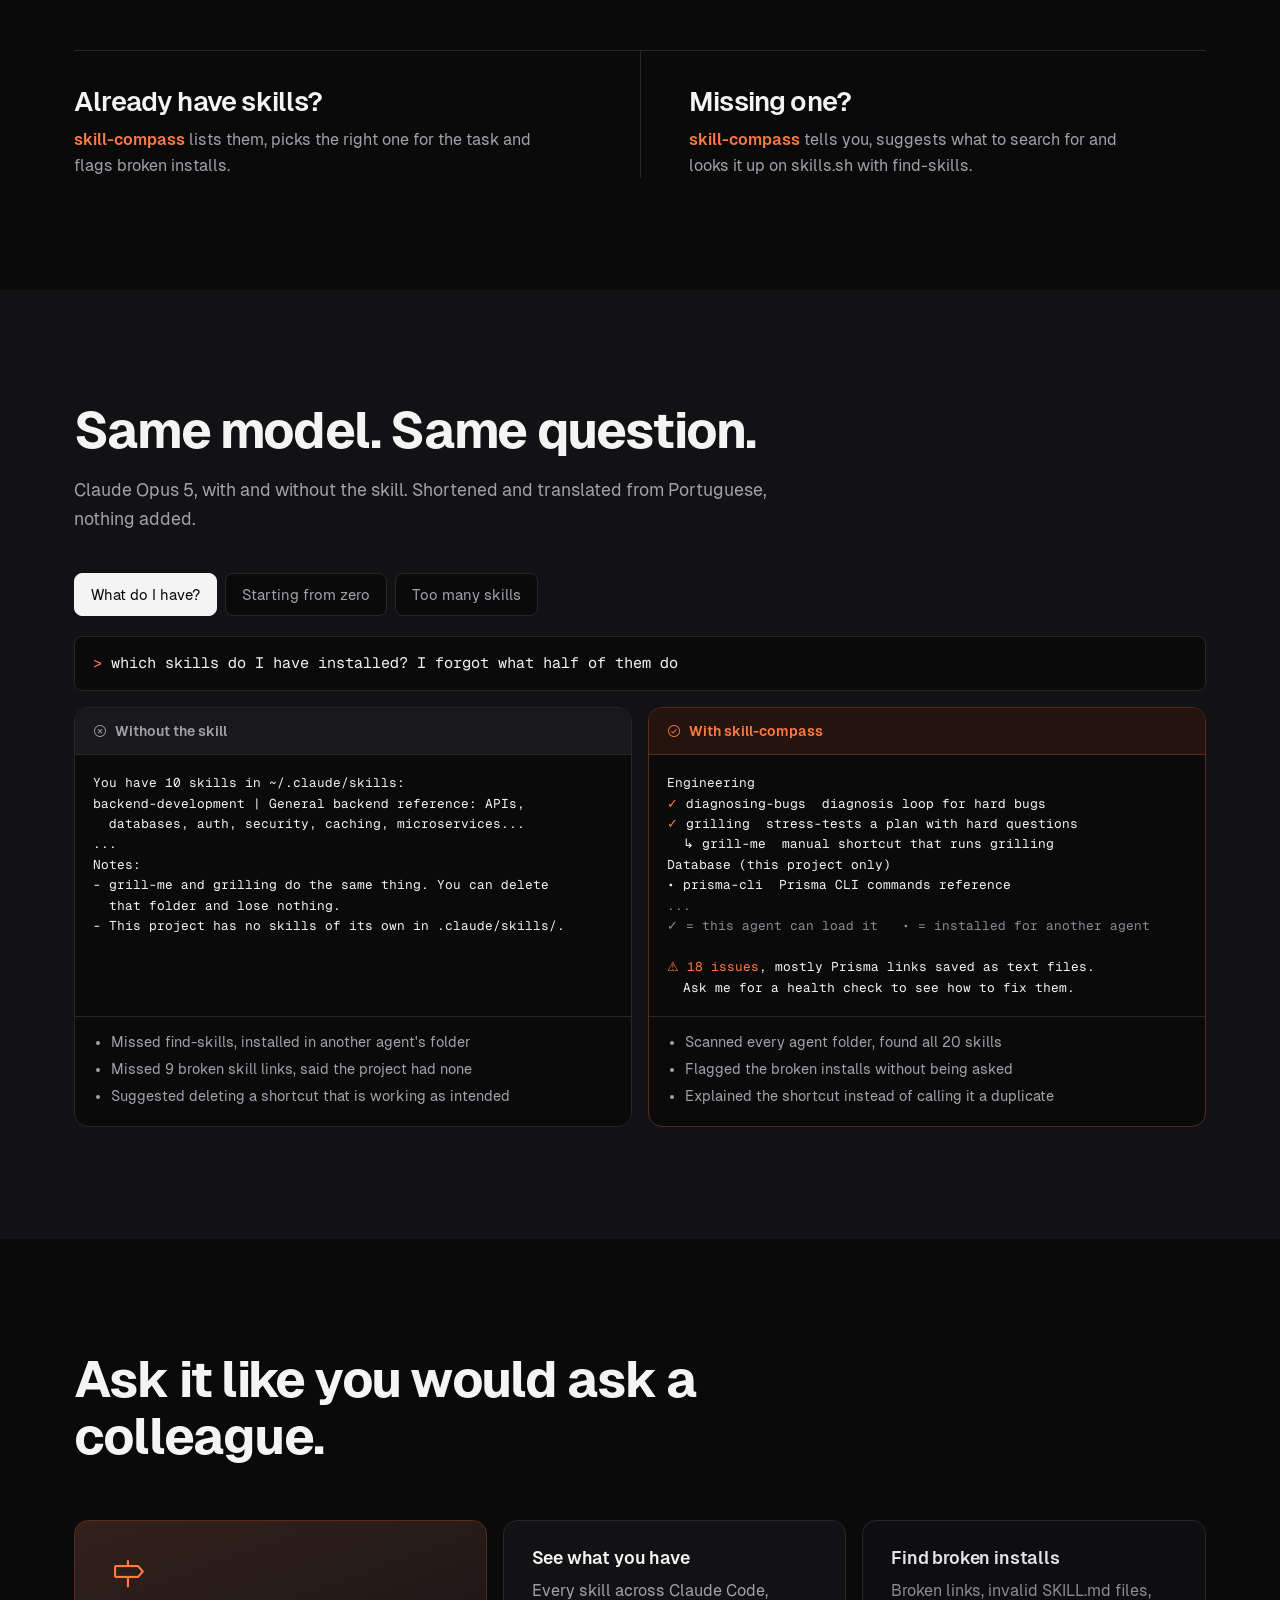
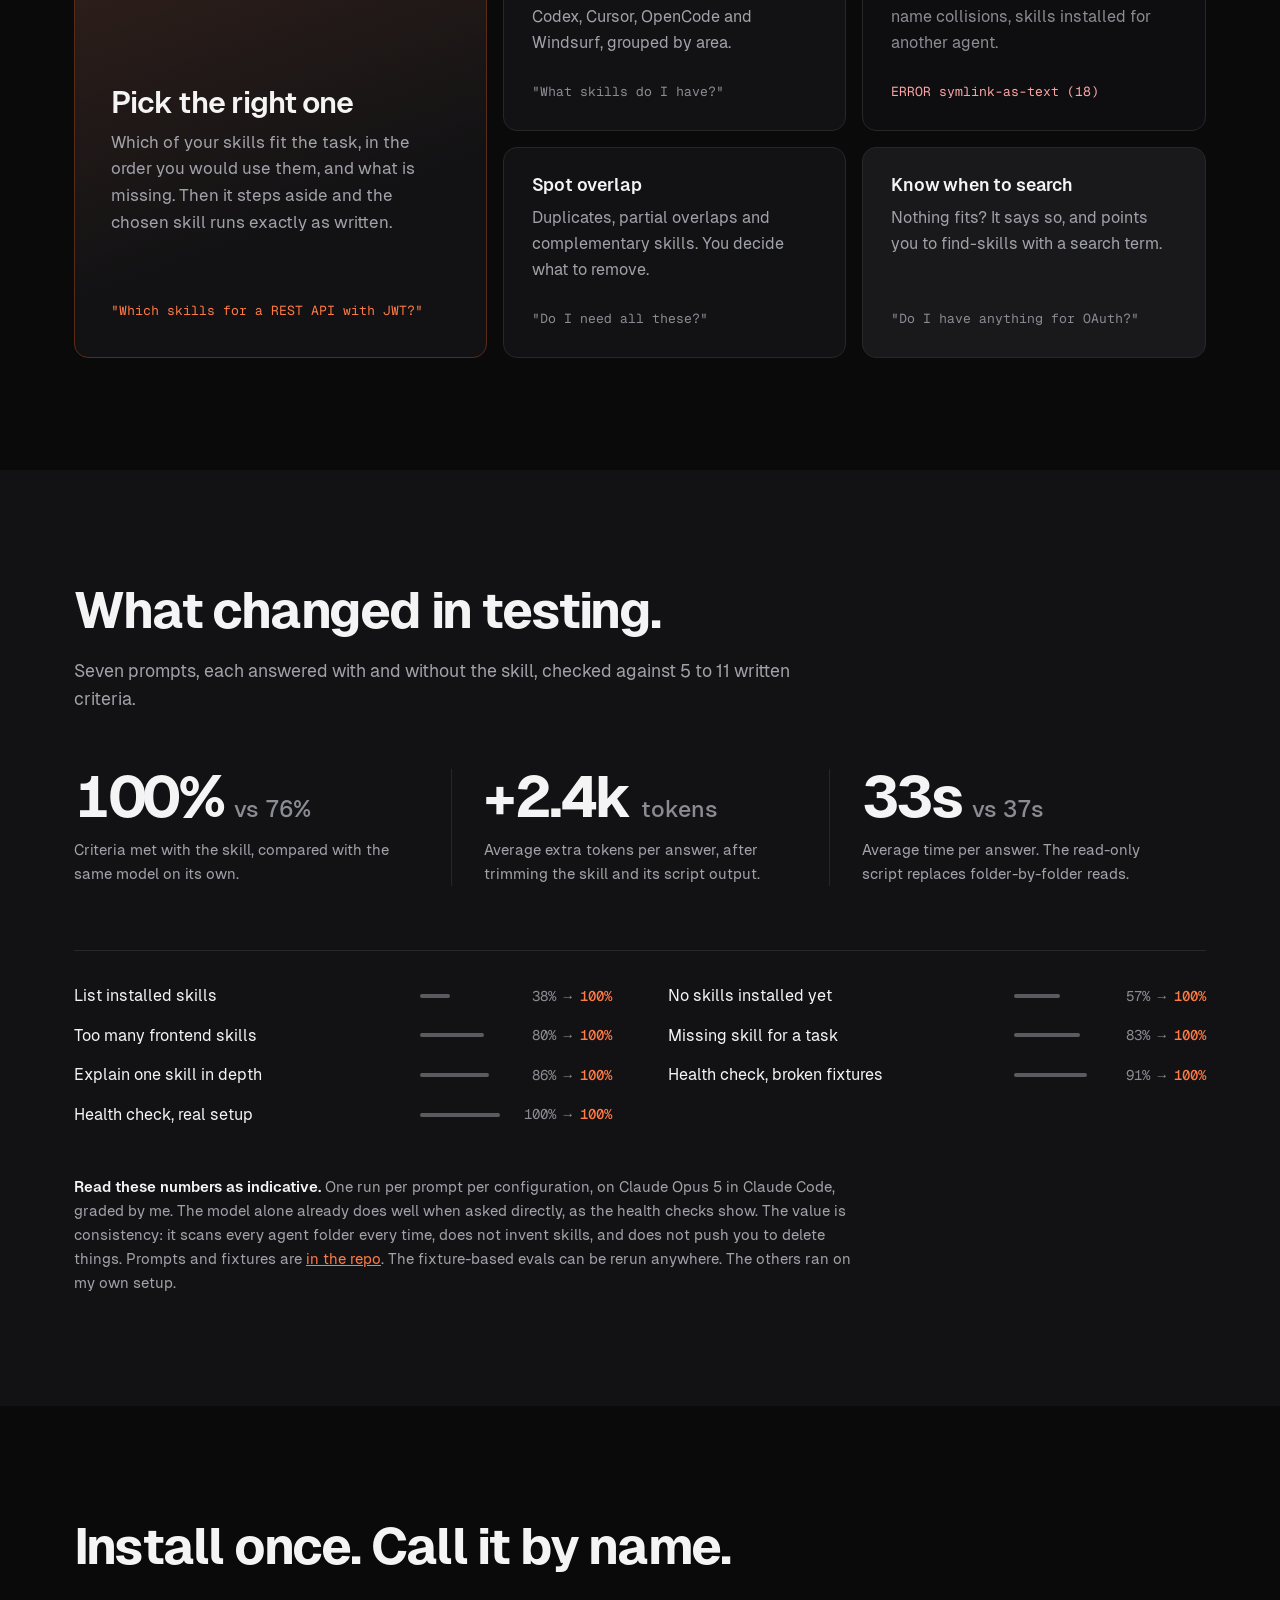
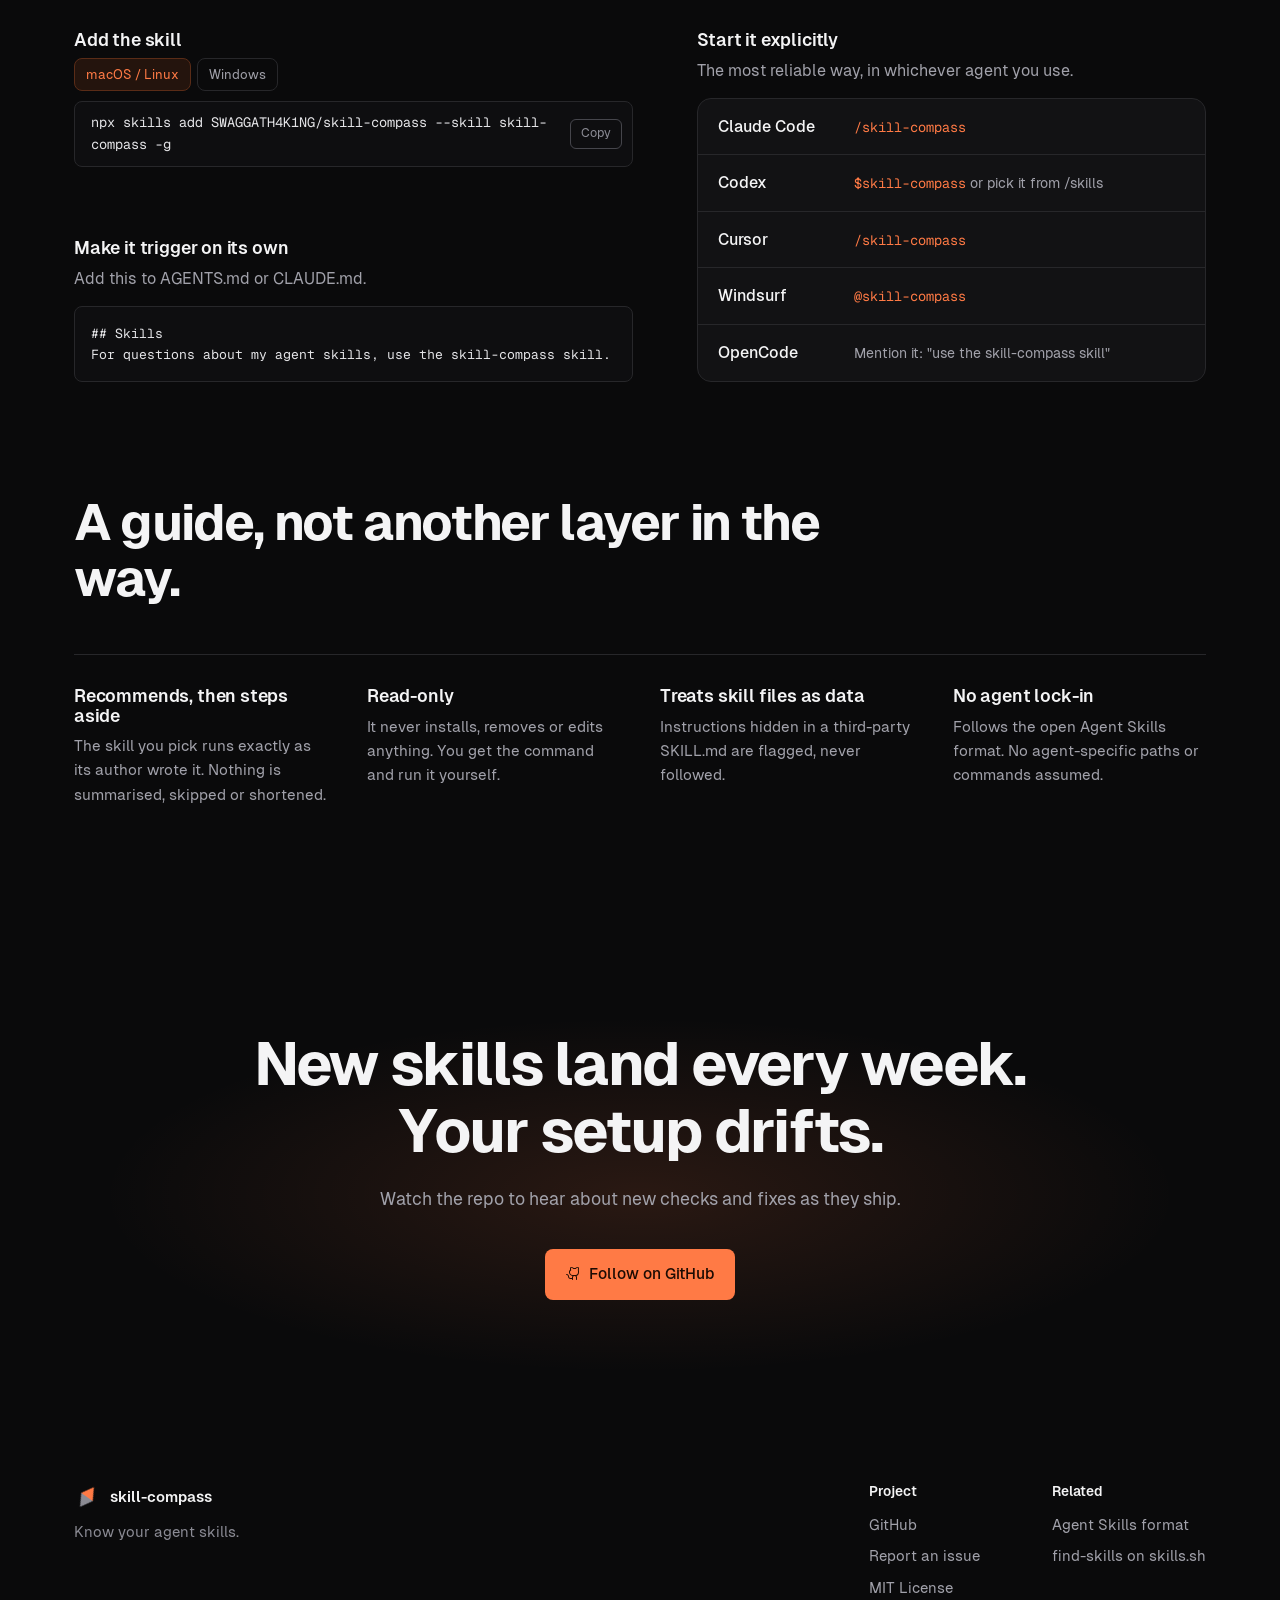
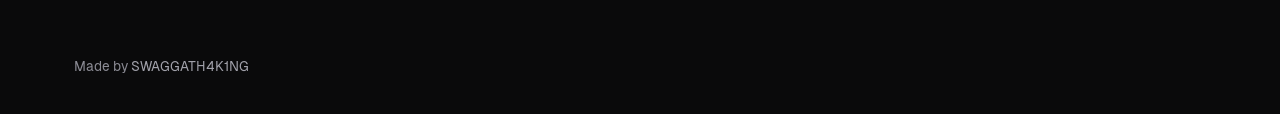
==== commit 44b1ba04: "copy: drop the standalone script step and align install columns The script command lacked its path a" ====
--- a/public/index.html
+++ b/public/index.html
@@ -400,11 +400,6 @@
 <pre class="snippet">## Skills
 For questions about my agent skills, use the skill-compass skill.</pre>
         </div>
-        <div class="step">
-          <h3>Or run it without an agent</h3>
-          <p>Read-only, no dependencies, Node 18+.</p>
-          <div class="codeline"><code>node inventory.mjs --issues --text</code><button class="copy" type="button" data-copy="node inventory.mjs --issues --text">Copy</button></div>
-        </div>
       </div>
       <div class="step reveal">
         <h3>Start it explicitly</h3>
--- a/public/assets/css/styles.css
+++ b/public/assets/css/styles.css
@@ -230,10 +230,11 @@
 .method a { color: var(--accent); }
 
 /* Install */
-.install-grid { display: grid; grid-template-columns: 1.1fr 1fr; gap: 64px; margin-top: 56px; align-items: start; }
+.install-grid { display: grid; grid-template-columns: 1.1fr 1fr; gap: 64px; margin-top: 56px; align-items: stretch; }
 /* Grid items default to min-width:auto, so a long command would widen the column past the screen. */
 .install-grid > *, .steps > * { min-width: 0; }
-.steps { display: grid; gap: 40px; }
+/* Left column spreads its steps so the last one ends level with the agents table. */
+.steps { display: flex; flex-direction: column; justify-content: space-between; gap: 40px; }
 .step h3 { margin-bottom: 8px; }
 .step p { color: var(--muted); margin-bottom: 14px; }
 .step p code { font-size: 0.88em; color: var(--text); }
